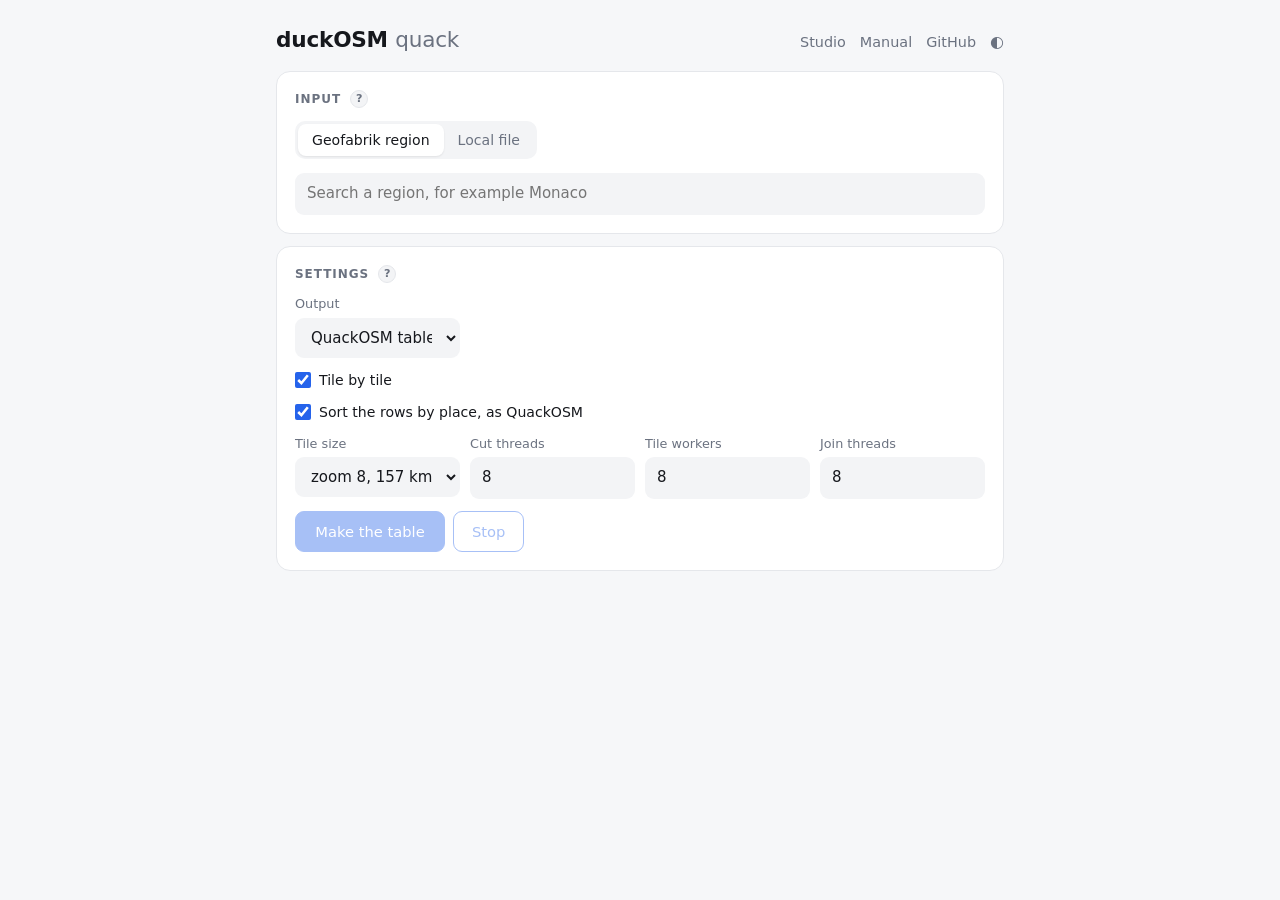
==== crates/duckosm-wasm/www/quack.html @ a4e55451 "quack.html: Tile by tile is on by default for every file The sort rule does not change: on for a fil" ====
<!doctype html>
<!-- duckOSM's quack in the browser (docs/rust/quack.md of duckOSM): the features table of QuackOSM of a .osm.pbf file,
     made by the Rust engine in WebAssembly, as a GeoParquet file. quack_e2e.py tests it. The look is the look of pbfcut's
     online page (pbfcut web/www/index.html). -->
<html lang="en">
<head>
<meta charset="utf-8">
<meta name="viewport" content="width=device-width, initial-scale=1">
<title>duckOSM quack</title>
<script src="coi-serviceworker.js"></script>   <!-- the COOP and COEP headers on GitHub Pages, for threads -->
<script>try { const t = localStorage.getItem("duckosm.theme"); if (t) document.documentElement.dataset.theme = t; } catch {}</script>
<style>
  :root { --bg: #f6f7f9; --card: #fff; --text: #16181d; --muted: #6b7280; --line: #e5e7eb; --field: #f3f4f6;
          --accent: #2563eb; --accent-soft: #dbe7fe; --ok: #16a34a; --warn: #b45309; --bad: #dc2626; color-scheme: light; }
  @media (prefers-color-scheme: dark) {
    :root:not([data-theme=light]) { --bg: #0f1115; --card: #171a21; --text: #e6e8ec; --muted: #8b93a1; --line: #262a33; --field: #1f232b;
            --accent: #6ea0ff; --accent-soft: #1d2a45; --ok: #4ade80; --warn: #fbbf24; --bad: #f87171; color-scheme: dark; }
  }
  :root[data-theme=dark] { --bg: #0f1115; --card: #171a21; --text: #e6e8ec; --muted: #8b93a1; --line: #262a33; --field: #1f232b;
            --accent: #6ea0ff; --accent-soft: #1d2a45; --ok: #4ade80; --warn: #fbbf24; --bad: #f87171; color-scheme: dark; }
  * { box-sizing: border-box; }
  body { margin: 0; background: var(--bg); color: var(--text); font: 15px/1.45 system-ui, -apple-system, "Segoe UI", sans-serif; }
  main { max-width: 760px; margin: 0 auto; padding: 24px 16px 48px; }
  header { display: flex; align-items: baseline; justify-content: space-between; gap: 12px; flex-wrap: wrap; margin-bottom: 16px; }
  h1 { font-size: 1.35rem; margin: 0; letter-spacing: -.01em; }
  h1 span { color: var(--muted); font-weight: 400; }
  nav a { color: var(--muted); text-decoration: none; margin-left: 14px; font-size: .9rem; }
  nav a:hover, #theme:hover { color: var(--accent); }
  #theme { background: none; border: 0; padding: 0 0 0 14px; color: var(--muted); font-size: 1rem; line-height: 1; cursor: pointer; }
  .card { background: var(--card); border: 1px solid var(--line); border-radius: 14px; padding: 18px; margin-bottom: 12px; }
  .card.over { border-color: var(--accent); background: var(--accent-soft); }
  h2 { font-size: .75rem; text-transform: uppercase; letter-spacing: .08em; color: var(--muted); margin: 0 0 12px; font-weight: 600; }
  h2.sub { margin-top: 18px; }
  a { color: var(--accent); }
  label { display: block; font-size: .8rem; color: var(--muted); margin-bottom: 4px; }
  input[type=number], #region, select { width: 100%; padding: 9px 11px; font: inherit; color: var(--text); background: var(--field);
    border: 1px solid transparent; border-radius: 9px; outline: none; }
  input[type=number]:focus, #region:focus, select:focus { border-color: var(--accent); background: var(--card); }
  input[type=file] { font: inherit; font-size: .85rem; color: var(--muted); max-width: 100%; }
  input[type=file]::file-selector-button { font: inherit; font-size: .85rem; padding: 6px 12px; margin-right: 10px; border-radius: 8px;
    border: 1px solid var(--line); background: var(--field); color: var(--text); cursor: pointer; }
  .switch { display: inline-flex; background: var(--field); border-radius: 10px; padding: 3px; margin-bottom: 14px; }
  .switch input { position: absolute; opacity: 0; pointer-events: none; }
  .switch label { margin: 0; padding: 6px 14px; border-radius: 8px; font-size: .88rem; color: var(--muted); cursor: pointer; }
  .switch input:checked + label { background: var(--card); color: var(--text); box-shadow: 0 1px 2px rgb(0 0 0 / .08); }
  .switch input:focus-visible + label { outline: 2px solid var(--accent); }
  .row { display: flex; gap: 8px; flex-wrap: wrap; align-items: center; margin-top: 12px; }
  .grid { display: grid; grid-template-columns: repeat(4, minmax(0, 1fr)); gap: 10px; margin-top: 12px; }
  button, a.button { font: inherit; font-size: .92rem; font-weight: 500; padding: 9px 18px; border-radius: 9px; border: 1px solid var(--accent);
    background: var(--accent); color: #fff; cursor: pointer; text-decoration: none; display: inline-block; }
  button.secondary, a.button.secondary { background: transparent; color: var(--accent); }
  a.button.disabled { opacity: .45; pointer-events: none; }
  button:disabled { opacity: .4; cursor: default; }
  #run { min-width: 150px; }
  .hint { color: var(--muted); font-size: .82rem; margin: 8px 0 0; }
  .hint:empty { display: none; }
  progress { width: 100%; height: 6px; margin-top: 10px; appearance: none; border: 0; border-radius: 3px; background: var(--field); overflow: hidden; }
  progress::-webkit-progress-bar { background: var(--field); }
  progress::-webkit-progress-value { background: var(--accent); }
  label.check { display: flex; align-items: center; gap: 8px; margin: 12px 0 0; font-size: .88rem; color: var(--text); cursor: pointer; }
  label.check input { width: 16px; height: 16px; margin: 0; accent-color: var(--accent); }
  /* the progress */
  .stats { display: grid; grid-template-columns: repeat(4, minmax(0, 1fr)); gap: 10px; margin-bottom: 14px; }
  .stats.three { grid-template-columns: repeat(3, minmax(0, 1fr)); }
  .stats div { background: var(--field); border-radius: 10px; padding: 8px 10px; min-width: 0; }
  .stats span { display: block; font-size: .72rem; color: var(--muted); }
  .stats b { display: block; font-weight: 600; font-variant-numeric: tabular-nums; white-space: nowrap; overflow: hidden; text-overflow: ellipsis; }
  .bar { height: 4px; background: var(--field); border-radius: 2px; overflow: hidden; margin-bottom: 8px; }
  .bar i { display: block; height: 100%; width: 0; background: var(--accent); transition: width .3s; }
  .bar i.high { background: var(--warn); }
  #status { font-size: .9rem; font-weight: 500; margin: 0 0 10px; min-height: 1.3em; overflow-wrap: anywhere; }
  #status.error { color: var(--bad); white-space: pre-wrap; }
  #status.done { color: var(--ok); }
  ol.steps { list-style: none; padding: 0; margin: 0; font-size: .88rem; }
  ol.steps li { display: grid; grid-template-columns: 2.2em 1fr auto; gap: 8px; padding: 5px 0; color: var(--muted);
    font-variant-numeric: tabular-nums; }
  ol.steps li > span:first-child { font-family: ui-monospace, monospace; font-size: .8rem; padding-top: 1px; }
  ol.steps li b { font-weight: 400; }
  ol.steps li small.io { display: block; font-size: .75rem; color: var(--muted); font-weight: 400; }
  ol.steps li small.io:empty { display: none; }
  ol.steps li.done { color: var(--text); }
  ol.steps li.done > span:first-child { color: var(--ok); }
  ol.steps li.run { color: var(--accent); }
  ol.steps li.run b { font-weight: 600; }
  .mem { display: grid; grid-template-columns: auto 1fr auto; gap: 3px 8px; align-items: center; font-size: .75rem; color: var(--muted);
    font-variant-numeric: tabular-nums; margin-top: 12px; }
  .mem .bar { margin: 0; }
  .mem small { text-align: right; font-size: inherit; }
  /* the result */
  .table { overflow: auto; max-height: 380px; margin-top: 14px; border-top: 1px solid var(--line); }
  table { border-collapse: collapse; width: 100%; font-variant-numeric: tabular-nums; font-size: .85rem; }
  th { position: sticky; top: 0; background: var(--card); color: var(--muted); font-weight: 500; font-size: .75rem; }
  th, td { text-align: right; padding: 6px 8px; border-bottom: 1px solid var(--line); white-space: nowrap; }
  th:first-child, td:first-child { text-align: left; padding-left: 0; white-space: normal; }
  #timeline-svg { display: block; background: var(--field); border-radius: 8px; }
  code { font-size: .8rem; overflow-wrap: anywhere; }
  /* the help popups (the buttons "?") */
  button.help { width: 18px; height: 18px; padding: 0; margin-left: 4px; border-radius: 50%; border: 1px solid var(--line);
    background: var(--field); color: var(--muted); font-size: .7rem; font-weight: 600; line-height: 16px; vertical-align: 1px; }
  button.help:hover { color: var(--accent); border-color: var(--accent); }
  dialog { max-width: min(440px, calc(100vw - 32px)); border: 1px solid var(--line); border-radius: 14px; padding: 20px;
    background: var(--card); color: var(--text); box-shadow: 0 10px 40px rgb(0 0 0 / .25); }
  dialog::backdrop { background: rgb(0 0 0 / .35); }
  dialog h3 { margin: 0 0 14px; font-size: 1.05rem; }
  dialog dl { margin: 0; }
  dialog dt { font-weight: 600; font-size: .88rem; padding-top: 10px; border-top: 1px solid var(--line); }
  dialog dt:first-child { border-top: 0; padding-top: 0; }
  dialog dd { margin: 2px 0 10px; font-size: .86rem; color: var(--muted); }
  dialog form { text-align: right; margin-top: 6px; }
  /* the matches of the region search */
  .combo { position: relative; }
  #region-list { position: absolute; z-index: 5; left: 0; right: 0; top: calc(100% + 4px); margin: 0; padding: 4px; list-style: none;
    background: var(--card); border: 1px solid var(--line); border-radius: 10px; box-shadow: 0 8px 24px rgb(0 0 0 / .14); }
  #region-list li { padding: 7px 10px; border-radius: 7px; cursor: pointer; display: flex; justify-content: space-between; gap: 12px; }
  #region-list li span { color: var(--muted); font-size: .82rem; white-space: nowrap; overflow: hidden; text-overflow: ellipsis; }
  #region-list li[aria-selected=true] { background: var(--accent-soft); }
  #region-list li.none { color: var(--muted); cursor: default; }
  [hidden] { display: none !important; }
  @media (max-width: 560px) {
    .grid, .stats, .stats.three { grid-template-columns: repeat(2, minmax(0, 1fr)); }
    #run { flex: 1; }
    nav a { margin: 0 14px 0 0; }
  }
</style>
</head>
<body>
<main>
<header>
  <h1>duckOSM <span>quack</span></h1>
  <nav><a href="./">Studio</a><a href="manual/">Manual</a><a href="https://github.com/Khoshkhah/duckosm-studio">GitHub</a><button id="theme" type="button" title="Light or dark" aria-label="Light or dark">◐</button></nav>
</header>

<section class="card" id="input">
  <h2>Input <button type="button" class="help" data-help="input" aria-label="Help">?</button></h2>
  <div class="switch">
    <input type="radio" name="src" value="region" id="src-r" checked><label for="src-r">Geofabrik region</label>
    <input type="radio" name="src" value="file" id="src-f"><label for="src-f">Local file</label>
  </div>
  <div id="src-region">
    <div class="combo">
      <input id="region" placeholder="Search a region, for example Monaco" autocomplete="off" aria-label="Region"
             role="combobox" aria-autocomplete="list" aria-expanded="false" aria-controls="region-list">
      <ul id="region-list" role="listbox" hidden></ul>
    </div>
    <div id="region-actions" hidden>
      <div class="row">
        <button id="get" type="button">Get</button>
        <a id="link" class="button secondary" href="#">Download</a>
        <button id="get-cancel" type="button" class="secondary" hidden>Cancel</button>
      </div>
      <p id="get-text" class="hint"></p>
      <progress id="get-bar" max="1" value="0" hidden></progress>
    </div>
  </div>
  <div id="src-file" hidden>
    <input id="file" type="file" accept=".pbf" aria-label="File">
  </div>
  <p id="input-text" class="hint"></p>
</section>

<section class="card">
  <h2>Settings <button type="button" class="help" data-help="settings" aria-label="Help">?</button></h2>
  <div class="grid">
    <div><label for="output">Output</label><select id="output">
      <option value="quack">QuackOSM table</option>
      <option value="gdal">GDAL layers</option>
    </select></div>
    <div data-gdal hidden><label for="format">Format</label><select id="format">
      <option value="geoparquet">GeoParquet</option>
      <option value="gpkg">GeoPackage</option>
      <option value="both">Both</option>
    </select></div>
  </div>
  <label class="check"><input id="tiles" type="checkbox" checked> Tile by tile</label>
  <label class="check"><input id="sort" type="checkbox" checked> Sort the rows by place, as QuackOSM</label>
  <div class="grid">
    <div data-tiles><label for="zoom">Tile size</label><select id="zoom"></select></div>
    <div><label for="cut-threads" id="cut-label">Threads</label><input id="cut-threads" type="number" min="1" max="64" step="1"></div>
    <div data-tiles><label for="workers">Tile workers</label><input id="workers" type="number" min="1" max="64" step="1"></div>
    <div data-tiles><label for="join-threads">Join threads</label><input id="join-threads" type="number" min="1" max="64" step="1"></div>
  </div>
  <div class="row">
    <button id="run" type="button" disabled>Make the table</button>
    <button id="stop" type="button" class="secondary" disabled>Stop</button>
  </div>
</section>

<section class="card" id="progress" hidden>
  <h2>Progress <button type="button" class="help" data-help="progress" aria-label="Help">?</button></h2>
  <div class="stats">
    <div><span>Time</span><b id="clock">0.0 s</b></div>
    <div><span>Step</span><b id="stage">-</b></div>
    <div><span>Memory</span><b id="memory">-</b></div>
    <div><span>Storage</span><b id="storage">-</b></div>
  </div>
  <div class="bar"><i id="bar"></i></div>
  <p id="status" role="status"></p>
  <ol class="steps" id="steplist"></ol>
  <p class="hint" id="mem-text"></p>
  <div class="mem" id="worker-mem" hidden></div>
  <p class="hint" id="facts"></p>
</section>

<section class="card" id="result" hidden>
  <h2>Result <button type="button" class="help" data-help="result" aria-label="Help">?</button></h2>
  <div class="stats three">
    <div><span>Nodes</span><b id="nodes"></b></div>
    <div><span>Ways</span><b id="ways"></b></div>
    <div><span>Relations</span><b id="relations"></b></div>
    <div><span>Time</span><b id="seconds"></b></div>
    <div><span>Peak memory</span><b id="mib"></b></div>
    <div><span>GeoParquet file</span><b id="size"></b></div>
  </div>
  <div class="row">
    <a id="download" class="button" hidden>Download GeoParquet</a>
    <button id="duckdb" type="button" class="secondary">Make the .duckdb file</button>
    <a id="duckdb-download" class="button" hidden>Download .duckdb</a>
    <button id="clear" type="button" class="secondary">Clear</button>
  </div>
  <div class="row" id="layers" hidden></div>
  <p class="hint" id="duckdb-status"></p>
  <progress id="duckdb-bar" hidden></progress>
  <div id="timeline" hidden>
    <h2 class="sub">Tiles of each worker</h2>
    <svg id="timeline-svg" width="100%" role="img" aria-label="the tiles of each worker in time"></svg>
    <p class="hint" id="timeline-text"></p>
  </div>
  <div class="table"><table>
    <thead><tr><th>Step</th><th>Time</th><th>At</th><th>Memory</th></tr></thead>
    <tbody id="steps"></tbody>
  </table></div>
  <p class="hint"><span id="threads"></span>. On a computer: <code id="command"></code></p>
</section>
</main>
<dialog id="help-box"><h3 id="help-title"></h3><dl id="help-text"></dl>
  <form method="dialog"><button>Close</button></form></dialog>
<script type="module">
  import * as regions from "./app/regions.js";
  const $ = (id) => document.getElementById(id);
  const fmt = (n) => n.toLocaleString("en-US");
  const mb = (b) => `${(b / 2 ** 20).toFixed(1)} MB`;
  const LIMIT = 4096;   // MiB: the most memory of WebAssembly (32 bit)
  const LARGE = 150 * 2 ** 20;   // a file larger than this gets no sort

  // ---- light or dark: the choice of the person (the same key as Studio), else the setting of the system
  $("theme").onclick = () => {
    const root = document.documentElement;
    const dark = root.dataset.theme ? root.dataset.theme === "dark" : matchMedia("(prefers-color-scheme: dark)").matches;
    root.dataset.theme = dark ? "light" : "dark";
    try { localStorage.setItem("duckosm.theme", root.dataset.theme); } catch {}
  };

  // ---- the help popups (the buttons "?"): a title and its items [term, text]
  const HELP = {
    input: ["Input", [
      ["Geofabrik region", "Geofabrik (download.geofabrik.de) gives free OpenStreetMap files of the countries and regions of the world. Search a region, then click Get or Download."],
      ["Get", "Puts the file into the storage of this site, through a relay (Geofabrik does not let web pages read its files). The file stays there for the next visit."],
      ["Download", "Saves the file on your computer, at the place that you choose, as fast as Get (Chrome and Edge). Other browsers download it directly from Geofabrik, which is slower. Then select it as a local file."],
      ["Local file", "A .osm.pbf file on this computer. You can also drop it on this card. The page does not upload it."],
    ]],
    settings: ["Settings", [
      ["Output", "QuackOSM table: one table of the OSM features (feature_id, tags, geometry), as QuackOSM gives it. GDAL layers: the five layers of GDAL's OSM driver (points, lines, multilinestrings, multipolygons, other_relations), as ogr2ogr and QGIS give them with GDAL's default osmconf.ini: The GDAL layers are always made tile by tile, in the order of the file (no sort)."],
      ["Format", "GDAL layers only. GeoParquet: one file for each layer. GeoPackage: one .gpkg file with the five layers and their spatial indexes (R-trees). Both: the GeoParquet files and the GeoPackage, from one run. The page writes the GeoPackage directly into the browser storage, not into the memory."],
      ["Tile by tile", "The file is cut into tiles, and each tile gives its rows. The memory then follows the size of a tile, not of the file. On by default, for every file. It is necessary for a file larger than about 150 MB: the browser has at most 4 GiB of memory. The rows are the same."],
      ["Tile size", "Map tiles of one zoom (zoom 8 is the default, the tile zoom of all parts of duckOSM), or tiles of at most 4 million nodes. With a zoom, a dense city gives a large tile."],
      ["Sort the rows by place, as QuackOSM", "The same rows, in the order of QuackOSM: rows that are near on the map are near in the file, so a query of one area reads less of the file. Without the sort, the file is the same table in another order. Tile by tile, each tile worker sorts its own rows, and the last step merges the sorted parts and shows its progress. In one piece, the sort is the last step and shows no progress. Off by default for a large file."],
      ["Threads", "In one run: the threads of the run. Tile by tile: the threads of the cut."],
      ["Tile workers", "The workers that make the rows of the tiles, one tile in each worker, each with one thread."],
      ["Join threads", "The threads of the join of the parts of the tiles."],
      ["Default", "8, or the cores that the browser reports when it is more (at most 16). A number larger than the cores can help when the threads wait for the browser storage."],
    ]],
    progress: ["Progress", [
      ["Memory", "The WebAssembly memory of the run (at most 4 GiB). Tile by tile, each tile worker has its own memory: a bar for each."],
      ["Storage", "The files of this site: the kept region files, the temporary files and the result."],
      ["Steps", "Each step gets its time when it ends. The time of the running step counts up."],
      ["No news", "A thread of the browser that has no memory left stops with no message. After 60 s with no news, the page tells you. Then click Stop."],
    ]],
    result: ["Result", [
      ["GDAL layers", "One GeoParquet file for each of GDAL's five layers, with its rows and its size, and/or one GeoPackage file with the five layers. QGIS and GDAL open them."],
      ["Download GeoParquet", "The features table of QuackOSM (feature_id, tags, geometry) as a GeoParquet file."],
      ["Make the .duckdb file", "DuckDB in the browser loads the GeoParquet file into the table main.quackosm of a .duckdb file, in the browser storage. Then download it."],
      ["Tiles of each worker", "One row for each worker, one bar for each tile: it shows whether the workers ran at the same time. Move the pointer on a bar to see its tile."],
      ["Clear", "Removes the files of the run from the browser storage. The next run and a new open of the page also remove them. The kept region files stay."],
    ]],
  };
  for (const b of document.querySelectorAll("button.help")) b.onclick = (e) => {
    e.preventDefault();
    const [title, items] = HELP[b.dataset.help];
    $("help-title").textContent = title;
    $("help-text").replaceChildren(...items.flatMap(([term, text]) => [
      Object.assign(document.createElement("dt"), { textContent: term }),
      Object.assign(document.createElement("dd"), { textContent: text }),
    ]));
    $("help-box").showModal();
  };

  // ---- the input: a Geofabrik region (its file kept in the storage of the site, app/regions.js) or a local file
  let file = null, region = null, regionFile = null;
  const source = () => document.querySelector("input[name=src]:checked").value;
  // the input of the run: always tile by tile at first; a large file gets no sort
  function setInput() {
    const f = source() === "file" ? $("file").files[0] ?? null : regionFile;
    // tile by tile for every file (Kaveh, 2026-11-18); no sort for a large file (the sort of a country takes minutes)
    if (f && f !== file) {
      $("tiles").checked = true;
      $("sort").checked = f.size <= LARGE;
    }
    if (f && gdalOut()) showOutput();
    file = f;
    $("input-text").textContent = !file ? "" : `Input: ${file.name}, ${mb(file.size)}` +
      (source() === "region" ? " (in the storage of this site)" : "") + (file.size > LARGE ? ". A large file: no sort." : "");
    showTiles();
    $("run").disabled = !file || !!worker;
  }
  for (const r of document.querySelectorAll("input[name=src]")) r.onchange = () => {
    $("src-region").hidden = source() !== "region";
    $("src-file").hidden = source() !== "file";
    setInput();
  };
  $("file").onchange = setInput;
  const useLocal = (f) => {
    const dt = new DataTransfer();
    dt.items.add(f);
    $("file").files = dt.files;
    $("src-f").checked = true;
    $("src-f").onchange();
  };
  const card = $("input");
  card.ondragover = (e) => { e.preventDefault(); card.classList.add("over"); };
  card.ondragleave = () => card.classList.remove("over");
  card.ondrop = (e) => { e.preventDefault(); card.classList.remove("over"); if (e.dataTransfer.files[0]) useLocal(e.dataTransfer.files[0]); };

  // the region search (as pbfcut's page): each word must be in the path of the region ("europe / monaco"); a name that
  // starts with the first word comes first, then a name that has it, then a path that has it; shorter paths first. One
  // match is chosen at once. Enter or Tab takes the active one, the arrows move, Esc closes the list.
  let list = [];
  fetch("geofabrik.json").then((r) => r.json()).then(({ extracts }) => {
    const byId = new Map(extracts.map((x) => [x.id, x]));
    const path = (x) => (x.parent && byId.has(x.parent) ? path(byId.get(x.parent)) + " / " : "") + x.name;
    list = extracts.map((x) => {
      const label = path(x);
      return { ...x, label, where: label.slice(0, -x.name.length - 3), key: label.toLowerCase() };
    }).sort((a, b) => a.label.localeCompare(b.label));
    if ($("region").value) findRegions();
  });
  const MAX_MATCHES = 8;
  const rank = (x, words) => { const n = x.name.toLowerCase(); return n.startsWith(words[0]) ? 0 : n.includes(words[0]) ? 1 : 2; };
  let matches = [], active = 0;
  function findRegions() {
    const q = $("region").value.trim().toLowerCase();
    const exact = list.find((x) => x.key === q);
    if (exact) return pickRegion(exact);
    const words = q.split(/[\s/,]+/).filter(Boolean);
    matches = !words.length ? [] : list.filter((x) => words.every((w) => x.key.includes(w)))
      .sort((a, b) => rank(a, words) - rank(b, words) || a.label.length - b.label.length);
    active = 0;
    if (matches.length === 1) { if (region !== matches[0]) setRegion(matches[0]); }
    else if (region) setRegion(null);
    showMatches(q !== "");
  }
  function showMatches(open) {
    const ul = $("region-list");
    ul.replaceChildren(...(matches.length ? matches.slice(0, MAX_MATCHES).map((x, i) => {
      const li = Object.assign(document.createElement("li"), { role: "option", id: `region-${i}` });
      li.setAttribute("aria-selected", i === active);
      li.append(x.name, Object.assign(document.createElement("span"), { textContent: x.where }));
      li.onmousedown = (e) => { e.preventDefault(); pickRegion(x); };
      return li;
    }) : [Object.assign(document.createElement("li"), { className: "none", textContent: "No region has these words." })]));
    ul.hidden = !open;
    $("region").setAttribute("aria-expanded", String(open));
    $("region").setAttribute("aria-activedescendant", open && matches.length ? `region-${active}` : "");
  }
  function pickRegion(x) {
    $("region").value = x.label;
    matches = [];
    showMatches(false);
    if (region !== x) setRegion(x);
  }
  $("region").oninput = findRegions;
  $("region").onkeydown = (e) => {
    const n = Math.min(matches.length, MAX_MATCHES);
    if ((e.key === "ArrowDown" || e.key === "ArrowUp") && n) {
      e.preventDefault();
      active = (active + (e.key === "ArrowDown" ? 1 : -1) + n) % n;
      showMatches(true);
    } else if ((e.key === "Enter" || e.key === "Tab") && !$("region-list").hidden && n) {
      if (e.key === "Enter") e.preventDefault();
      pickRegion(matches[active]);
    } else if (e.key === "Escape") showMatches(false);
  };
  $("region").onblur = () => { if (region) $("region").value = region.label; showMatches(false); };
  // the chosen region: Get and Download, and its kept file
  async function setRegion(x) {
    region = x;
    regionFile = null;
    $("region-actions").hidden = !x;
    $("get-text").textContent = "";
    if (x) {
      $("link").href = x.pbf;
      $("link").title = x.pbf.split("/").pop();
      $("get").disabled = !regions.relay;
      $("get").textContent = "Get";
      const k = (await regions.kept().catch(() => [])).find((m) => m.id === x.id);
      if (k && region === x) { regionFile = k.file; $("get").textContent = "Get it again"; }
    }
    setInput();
  }
  // Cancel: the download of Get or Download stops
  let getStop = null;
  $("get-cancel").onclick = () => getStop?.abort();
  async function fetchRegion(to, what) {
    const x = region, start = performance.now();
    getStop = new AbortController();
    $("get-cancel").hidden = $("get-bar").hidden = false;
    $("get").disabled = true;
    $("link").classList.add("disabled");
    try {
      const got = await regions.download(x, (n, total) => {
        $("get-bar").value = total ? n / total : 0;
        $("get-text").textContent = `${what}: ${mb(n)}${total ? " of " + mb(total) : ""}, ${((performance.now() - start) / 1000).toFixed(1)} s`;
      }, getStop.signal, to);
      return { got, s: ((performance.now() - start) / 1000).toFixed(1) };
    } catch (e) {
      $("get-text").textContent = getStop.signal.aborted ? "The download is canceled." : `The download stopped: ${e.message}`;
      return null;
    } finally {
      getStop = null;
      $("get-cancel").hidden = $("get-bar").hidden = true;
      $("get").disabled = !regions.relay;
      $("link").classList.remove("disabled");
    }
  }
  $("get").onclick = async () => {
    const x = region, r = await fetchRegion(null, "Get");
    if (!r || region !== x) return;
    regionFile = r.got.file;
    $("get").textContent = "Get it again";
    $("get-text").textContent = `The file is in the storage of this site (${mb(r.got.size)}, ${r.s} s).`;
    setInput();
  };
  // Download: with a save dialog (Chrome, Edge), through the relay to the place that the person picks; then that file is
  // the input. Other browsers: the plain link to Geofabrik.
  $("link").onclick = async (e) => {
    if (!region || !regions.relay || !window.showSaveFilePicker) {
      $("get-text").textContent = "The browser downloads the file from Geofabrik: its list of downloads shows the progress. Then choose it under Local file.";
      return;
    }
    e.preventDefault();
    let to;
    try { to = await showSaveFilePicker({ suggestedName: region.pbf.split("/").pop(), types: [{ description: "OSM PBF", accept: { "application/octet-stream": [".pbf"] } }] }); }
    catch { return; }
    const r = await fetchRegion(to, "Download");
    if (!r) return;
    useLocal(await to.getFile());
    $("get-text").textContent = `The file is saved as ${to.name} (${mb(r.got.size)}, ${r.s} s).`;
  };

  // ---- the settings
  // the zooms with the size of their tiles at the equator, as on pbfcut's page; "" gives tiles of at most 4 million nodes
  for (let z = 6; z <= 12; z++) {
    const km = 40075 / 2 ** z, w = km >= 10 ? `${Math.round(km)} km` : `${km.toFixed(1)} km`;
    $("zoom").append(new Option(`zoom ${z}, ${w}`, z, false, z === 8));
  }
  $("zoom").append(new Option("4 million nodes", ""));
  const showTiles = () => {
    for (const e of document.querySelectorAll("[data-tiles]")) e.hidden = !$("tiles").checked;
    $("cut-label").textContent = $("tiles").checked ? "Cut threads" : "Threads";
  };
  $("tiles").onchange = showTiles;
  // GDAL's layers: always tile by tile, in the order of the file (no sort)
  function gdalOut() { return $("output").value === "gdal"; }
  function showOutput() {
    const gdal = gdalOut();
    if (gdal) {
      $("tiles").checked = true;
      $("sort").checked = false;
    }
    $("tiles").disabled = $("sort").disabled = gdal;
    for (const e of document.querySelectorAll("[data-gdal]")) e.hidden = !gdal;
    $("run").textContent = gdal ? "Make the layers" : "Make the table";
    showTiles();
  }
  $("output").onchange = showOutput;
  showTiles();
  // at least 8 threads and tile workers, not only what the browser reports: Brave reports fewer cores than the computer
  // has (a page with 4 threads on 8 cores used 50 % of the CPU). Many more threads than cores make the cut slower
  // (Chromium, 12 cores: 16 threads 21.5 s, 12 threads 16.1 s for Île-de-France).
  const DEFAULT_WORKERS = Math.max(8, Math.min(16, navigator.hardwareConcurrency || 8));
  for (const id of ["cut-threads", "workers", "join-threads"]) $(id).value = DEFAULT_WORKERS;

  // ---- the steps
  // the steps of duckosm_core::quack, in their order (the sort only with the sort)
  const STEPS = ["quack 1: the ways and the relations", "quack 2: the nodes and the points", "quack 3: the ways",
    "quack 4a: the lines of the relations", "quack 4b: the relations", "quack 5: the sort"];
  // the names of the page for the steps of the engine (its step log)
  const LABELS = {
    "quack 1: the ways and the relations": "1. Read the file (1 of 2): ways and relations",
    "quack 2: the nodes and the points": "2. Read the file (2 of 2): nodes, point rows",
    "quack 3: the ways": "3. Make the way rows (lines and polygons)",
    "quack 4a: the lines of the relations": "4. Collect the member lines of the relations",
    "quack 4b: the relations": "5. Make the relation rows (multipolygons)",
    "quack 5: the sort": "6. Sort the rows as QuackOSM and write",
  };
  const label = (name) => LABELS[name] ?? name;
  // tile by tile (duckosm_core::quack::features_by_tiles): the steps of the page, and the step of each step of the engine
  const TILE_NODES = 4000000;
  const TILE_STEPS = ["tiles 1", "tiles 2", "tiles 3", "tiles 4", "quack 5: the sort"];
  const TILE_LABELS = {
    "tiles 1": "1. Count the nodes and choose the tiles",
    "tiles 2": "2. Cut the file into tiles (one file for each tile)",
    "tiles 3": "3. Make the rows of each tile (one worker for each tile)",
    "tiles 4": "4. Join the parts of the tiles",
    "quack 5: the sort": "4. Join the parts and sort the rows as QuackOSM",
  };
  const tileStep = (name) => name.match(/^quack by (tiles \d)/)?.[1] ?? (name.startsWith("quack 5") ? name : null);
  // "quack by tiles 3: tile 3 of 20 (...)" gives [3, 20]
  const tileOf = (name) => name.match(/tile (\d+) of (\d+)/)?.slice(1).map(Number);
  let worker = null, clock = null, storageClock = null;

  // the facts of a run to the log of serve.py (a GET that it logs; the 404 is the answer): the start, the end or the
  // error, with the time of each step, so a run on another computer can be read from the log
  const report = (event, facts) => {
    const q = new URLSearchParams({ event, ...Object.fromEntries(Object.entries(facts).map(([k, v]) => [k, String(v)])) });
    fetch(`./__report?${q}`).catch(() => {});
  };
  const stepTimes = () => [...$("steplist").querySelectorAll("li")]
    .map((li) => `${li.dataset.step}: ${li.querySelector(".t").textContent}`).join("; ");

  // the memory: the main module (its limit is 4 GiB), and one bar for each tile worker (each has its own 4 GiB)
  let workerTiles = null, cutParts = [];
  const workerBars = (mibs, tiles = workerTiles) => {
    workerTiles = tiles;
    const box = $("worker-mem");
    box.hidden = !mibs || !mibs.length;
    if (box.hidden) return;
    if (box.children.length !== 3 * mibs.length) {
      box.replaceChildren(...mibs.flatMap((_, k) => {
        const bar = Object.assign(document.createElement("div"), { className: "bar" });
        bar.append(document.createElement("i"));
        return [Object.assign(document.createElement("span"), { textContent: `worker ${k + 1}` }), bar, document.createElement("small")];
      }));
    }
    mibs.forEach((m, k) => {
      const bar = box.children[3 * k + 1].firstChild;
      bar.style.width = `${Math.min(100, (100 * m) / LIMIT)}%`;
      bar.classList.toggle("high", m > 0.75 * LIMIT);
      box.children[3 * k + 2].textContent = `${fmt(m)} MiB` + (tiles ? (tiles[k] ? `, ${tiles[k]}` : ", idle") : "");
    });
  };
  const memory = (mib, workersMib = 0, mibs = null) => {
    if (mibs) workerBars(mibs);
    $("memory").textContent = `${fmt(Math.round(mib))} MiB`;
    $("memory").style.color = mib > 0.75 * LIMIT ? "var(--warn)" : "";
    $("mem-text").textContent = `WebAssembly memory ${fmt(Math.round(mib))} of ${fmt(LIMIT)} MiB` +
      (workersMib ? `, and ${fmt(Math.round(workersMib))} MiB in the tile workers` : "");
  };
  const status = (text, kind = "") => { $("status").textContent = text; $("status").className = kind; };
  const showStorage = async () => {
    const { usage, quota } = await navigator.storage.estimate();
    $("storage").textContent = mb(usage);
    $("storage").title = `${mb(usage)} of ${mb(quota)}`;
  };
  // the running step: its detail (tile, read) under its name
  const runIo = (text) => { const io = $("steplist").querySelector("li.run .io"); if (io) io.textContent = text; };
  // the step that ends: done, with its time; the next one runs
  let stepStart = 0;
  // the run now is tile by tile
  let runByTiles = false;
  const finish = (li, text) => {
    li.className = "done";
    li.querySelector(".t").textContent = text;
    li.querySelector(".io").textContent = "";
    const next = li.nextElementSibling;
    next?.classList.add("run");
    // the sort in one piece sends no progress: say so, so a long sort does not look frozen (tile by tile, the merge
    // sends its progress)
    if (next?.dataset.step === "quack 5: the sort" && !runByTiles) next.querySelector(".io").textContent = "no progress in this step: a large file takes some minutes";
    stepStart = performance.now();
    const all = $("steplist").children.length, done = $("steplist").querySelectorAll(".done").length;
    $("bar").style.width = `${(100 * done) / all}%`;
    $("stage").textContent = next ? `${done + 1} of ${all}` : "end";
  };
  const end = () => {
    worker.terminate();
    worker = null;
    clearInterval(clock);
    clearInterval(storageClock);
    $("run").disabled = !file;
    $("stop").disabled = true;
    $("steplist").querySelectorAll("li.run").forEach((li) => li.classList.remove("run"));
    showStorage();
  };
  $("stop").onclick = () => { end(); $("stage").textContent = "stopped"; status("Stopped."); };

  // The files of quack in the storage of the browser (OPFS): the folder of a run (quack-*) and the .duckdb file. They stay
  // for the download until the next run; the page removes them when it opens and before each run, and Clear removes them.
  // The kept region files (regions/) stay.
  let parquet = null;
  async function clearStorage() {
    const root = await navigator.storage.getDirectory();
    for await (const name of root.keys()) {
      if (name.startsWith("quack")) await root.removeEntry(name, { recursive: true }).catch(() => {});
    }
    for (const a of [$("download"), $("duckdb-download"), ...$("layers").querySelectorAll("a")]) {
      if (a.href) URL.revokeObjectURL(a.href);
      a.removeAttribute("href");
    }
    $("layers").replaceChildren();
    $("layers").hidden = true;
    parquet = null;
    await showStorage();
  }
  $("clear").onclick = async () => { await clearStorage(); $("result").hidden = true; };
  // closing or reloading the tab stops the run (its files go at the next open of the page)
  addEventListener("pagehide", () => worker?.terminate());
  clearStorage();
  // a thread of the WebAssembly module that stops (no memory left gives "unreachable") reports its error to the page, not
  // to the worker of the run: without this, the run waits for ever for that thread
  window.addEventListener("error", (e) => {
    if (!worker) return;
    e.preventDefault();
    end();
    status(`Error: a thread of the WebAssembly module stopped (${e.message || "error"}). Most likely the 4 GiB of memory of ` +
      "the browser are not enough for this file. Clear the sort, or use duckosm-rust quack on a computer.", "error");
  });

  // The .duckdb file: DuckDB in the browser (duckdb-wasm, the version of duck.js) loads the GeoParquet file into the table
  // main.quackosm, with the SQL of the native writer (duckOSM's crates/duckosm-duckdb, write_quack). DuckDB writes the file
  // into OPFS through a file handle (BROWSER_FSACCESS), so the file is not in the memory of DuckDB or of the page: made in
  // the memory of DuckDB's worker, the file of Sweden stopped with "Allocation failure". The memory limit and no insertion
  // order let DuckDB write each row group when it is full. `phase(text)` tells the page the part that runs.
  const DUCKDB = "https://cdn.jsdelivr.net/npm/@duckdb/duckdb-wasm@1.33.1-dev57.0/+esm";
  async function duckdbFile(name, phase) {
    phase("Start DuckDB");
    const duckdb = await import(DUCKDB);
    const bundle = await duckdb.selectBundle(duckdb.getJsDelivrBundles());
    const url = URL.createObjectURL(new Blob([`importScripts("${bundle.mainWorker}");`], { type: "text/javascript" }));
    const db = new duckdb.AsyncDuckDB(new duckdb.VoidLogger(), new Worker(url));
    const root = await navigator.storage.getDirectory();
    for (const n of [name, `${name}.wal`]) await root.removeEntry(n).catch(() => {});
    let rows;
    try {
      await db.instantiate(bundle.mainModule, bundle.pthreadWorker);
      URL.revokeObjectURL(url);
      // Direct IO: else the copy of the empty database fails, and duckdb-wasm keeps the lock of a file after DETACH (duck.js)
      await db.open({ path: ":memory:", useDirectIO: true });
      const c = await db.connect();
      // DuckDB does not take an empty file: an empty database, made in memory (a few hundred KB), goes into the file first
      await c.query("ATTACH 'empty.duckdb' AS empty");
      await c.query("DETACH empty");
      const empty = await db.copyFileToBuffer("empty.duckdb");
      await db.dropFile("empty.duckdb");
      const w = await (await root.getFileHandle(name, { create: true })).createWritable();
      await w.write(empty);
      await w.close();
      for (const n of [name, `${name}.wal`]) {
        await db.registerFileHandle(n, await root.getFileHandle(n, { create: true }), duckdb.DuckDBDataProtocol.BROWSER_FSACCESS, true);
      }
      await c.query("SET memory_limit = '3GB'");
      await c.query("SET preserve_insertion_order = false");
      // the geometry as WKB, then ST_GeomFromWKB, as the native writer (and duck.js: issue 2199 of duckdb-wasm)
      await c.query("SET enable_geoparquet_conversion = false");
      await db.registerFileHandle("quack.parquet", parquet, duckdb.DuckDBDataProtocol.BROWSER_FILEREADER, true);
      await c.query(`ATTACH '${name}' AS out`);
      phase("Load the rows into main.quackosm");
      await c.query("CREATE TABLE out.main.quackosm AS SELECT feature_id, tags, ST_GeomFromWKB(geometry) AS geometry FROM read_parquet('quack.parquet')");
      rows = Number((await c.query("SELECT count(*) AS n FROM out.main.quackosm")).toArray()[0].n);
      phase("Write the file");
      await c.query("CHECKPOINT out");
      await c.query("DETACH out");
      await c.close();
      for (const n of [name, `${name}.wal`]) await db.dropFile(n);
    } finally {
      await db.terminate();
    }
    await root.removeEntry(`${name}.wal`).catch(() => {});
    // a File in OPFS, not a copy in memory
    const f = await (await root.getFileHandle(name)).getFile();
    return { blob: f, rows };
  }
  $("duckdb").onclick = async () => {
    const name = file.name.replace(/\.osm\.pbf$|\.pbf$/, "") + "_quack.duckdb";
    $("duckdb").disabled = true;
    $("duckdb-bar").hidden = false;
    // the part that runs and its time count up: a long load (France) does not look frozen
    const t = performance.now();
    let part = "";
    const tick = () => { $("duckdb-status").textContent = `${part} … ${((performance.now() - t) / 1000).toFixed(0)} s`; };
    const timer = setInterval(tick, 500);
    try {
      // in OPFS under a name that starts with "quack", so Clear and the next run remove it
      const { blob, rows } = await duckdbFile(`quack_${name}`, (p) => { part = p; tick(); });
      const a = $("duckdb-download");
      if (a.href) URL.revokeObjectURL(a.href);
      a.href = URL.createObjectURL(blob);
      a.download = name;
      a.hidden = false;
      $("duckdb").hidden = true;
      $("duckdb-status").textContent = `The .duckdb file (table main.quackosm, ${fmt(rows)} rows): ${(blob.size / 2 ** 20).toFixed(1)} MB in ` +
        `${((performance.now() - t) / 1000).toFixed(1)} s.`;
    } catch (e) {
      $("duckdb-status").textContent = `Error: ${(e && e.message) || e}`;
      $("duckdb").disabled = false;
    } finally {
      clearInterval(timer);
      $("duckdb-bar").hidden = true;
    }
  };

  // ---- the run
  $("run").onclick = async () => {
    const gdal = gdalOut();
    const tiles = $("tiles").checked || gdal;
    runByTiles = tiles;
    if (!tiles && file.size > 300 * 2 ** 20 && !confirm(`${file.name} is ${(file.size / 2 ** 20).toFixed(0)} MB. The browser ` +
      "has at most 4 GiB of memory, and Île-de-France (338 MB) needs more in one run. Make the table tile by tile, or the " +
      "run most likely stops with an error. Run in one run anyway?")) return;
    const sort = $("sort").checked;
    const name = (s) => (tiles ? TILE_LABELS[s] : label(s));
    $("run").disabled = true;
    $("stop").disabled = false;
    $("result").hidden = $("download").hidden = $("duckdb-download").hidden = $("layers").hidden = true;
    $("duckdb").hidden = $("duckdb").disabled = false;
    $("duckdb-status").textContent = "";
    $("progress").hidden = false;
    $("bar").style.width = "0";
    $("worker-mem").hidden = true;
    status(`Making the table of ${file.name} ...`);
    memory(0);
    await clearStorage();
    // all steps of the run, the first one running; tile by tile: the join is step 4, or with the sort, the sort
    const shown = (s) => (sort ? !(tiles && s === "tiles 4") : !s.startsWith("quack 5"));
    $("steplist").replaceChildren(...(tiles ? TILE_STEPS : STEPS).filter(shown).map((s, i) => {
      const li = document.createElement("li");
      li.dataset.step = s;
      li.className = i ? "" : "run";
      li.innerHTML = `<span></span><b></b><span class="t"></span>`;
      const [code, text] = name(s).split(/\.\s(.*)/);
      li.children[0].textContent = code;
      li.children[1].append(text, Object.assign(document.createElement("small"), { className: "io" }));
      return li;
    }));
    $("stage").textContent = `1 of ${$("steplist").children.length}`;
    const t0 = performance.now();
    let heard = t0;
    stepStart = t0;
    // the time of the run and of the running step count up; a thread of the browser that runs out of memory stops with
    // no message: after 60 s with no news, the page says so
    clock = setInterval(() => {
      const now = performance.now();
      $("clock").textContent = `${((now - t0) / 1000).toFixed(1)} s`;
      const run = $("steplist").querySelector("li.run .t");
      if (run) run.textContent = `${((now - stepStart) / 1000).toFixed(0)} s`;
      if (now - heard > 60000 && !$("status").textContent.includes("no news") && !$("steplist").querySelector('li.run[data-step="quack 5: the sort"]'))
        status(`${$("status").textContent} (no news for 60 s: the browser may be out of memory; click Stop)`);
    }, 200);
    storageClock = setInterval(showStorage, 2000);
    // a new worker for each run: the memory of a WebAssembly module never shrinks
    workerTiles = null;
    cutParts = [];
    worker = new Worker(new URL("./quack_worker.js", import.meta.url), { type: "module" });
    let last = 0;
    // an error that the worker cannot catch (a panic in a thread, no memory left) ends the run too
    worker.onerror = (e) => {
      e.preventDefault();
      end();
      status(`Error: ${e.message || "the WebAssembly module stopped (no memory left?)"}`, "error");
    };
    worker.onmessage = ({ data }) => {
      heard = performance.now();
      // the read of the file (twice: pass 1 for the ways and the relations, pass 2 for the nodes)
      if (data.read !== undefined) {
        const gb = (b) => (b / 2 ** 30).toFixed(2);
        runIo(`read ${gb(data.read)} of ${gb(data.size)} GB`);
        status(`Making the table of ${file.name}: reading the file, ` +
          (tiles ? "" : `pass ${data.pass} of 2, `) + `${Math.floor((100 * data.read) / data.size)} %`);
        return;
      }
      // the merge of the sorted parts (the last step tile by tile, with the sort): the rows merged
      if (data.merged !== undefined) {
        runIo(`${fmt(data.merged)} of ${fmt(data.total)} rows merged`);
        status(`Making the table of ${file.name}: merging the sorted parts, ${Math.floor((100 * data.merged) / Math.max(1, data.total))} %`);
        return;
      }
      // the tile workers while they run: the tile and the memory of each one
      if (data.live) {
        memory(data.mib, data.workersMib);
        workerBars(data.workerMibs, data.workerTiles);
        runIo(`tile ${data.done} of ${data.total}, ${data.workerTiles.filter(Boolean).length} workers busy`);
        return;
      }
      // tile by tile: the steps of the cut and of each tile show in the step that runs; the step of the tiles is done
      // with its last tile. The parts of the cut, with the time since the start, for the report.
      if (data.step && data.step.startsWith("tile cut")) cutParts.push(`${data.step.split(":")[0].slice(9)} ${(data.ms / 1000).toFixed(1)}`);
      if (data.step && tiles && tileStep(data.step) !== "quack 5: the sort") {
        const step = tileStep(data.step);
        const tile = tileOf(data.step);
        memory(data.mib, data.workersMib, data.workerMibs);
        if (!step || (tile && tile[0] < tile[1])) {
          status(`Making the table of ${file.name}: ${tile ? `tile ${tile[0]} of ${tile[1]} done` : data.step}`);
          if (tile) runIo(`tile ${tile[0]} of ${tile[1]}`);
          return;
        }
        status(`Making the table of ${file.name} ...`);
        // the waiting of the cut for the file and the storage, on the page
        const wait = data.step.match(/\(([\d.]+ s of it waiting[^)]*)\)/);
        if (wait) $("facts").textContent += ` The cut: ${wait[1]}.`;
        const li = $("steplist").querySelector(`li[data-step="${step}"]`);
        if (li) finish(li, `${((data.ms - last) / 1000).toFixed(1)} s` + (tile ? `, ${tile[1]} tiles` : ""));
        last = data.ms;
        return;
      }
      // a step that is done: marked at once, and the next one runs
      if (data.step) {
        status(`Making the table of ${file.name} ...`);
        const li = $("steplist").querySelector(`li[data-step="${data.step}"]`);
        if (li) finish(li, `${((data.ms - last) / 1000).toFixed(1)} s`);
        last = data.ms;
        memory(data.mib, data.workersMib, data.workerMibs);
        return;
      }
      end();
      if (data.error) {
        report("error", { error: data.error.slice(0, 600), steps: stepTimes(), facts: $("facts").textContent, cut: cutParts.join(", ") });
        $("stage").textContent = "error";
        status(`Error: ${data.error}`, "error");
        return;
      }
      $("stage").textContent = "done";
      $("bar").style.width = "100%";
      $("clock").textContent = `${data.seconds.toFixed(1)} s`;
      status("Done.", "done");
      memory(data.mib, data.workersMib, data.workerMibs);
      const L = data.layers;
      // GDAL's layers: points, lines and multipolygons in place of nodes, ways and relations
      $("nodes").previousElementSibling.textContent = L ? "Points" : "Nodes";
      $("ways").previousElementSibling.textContent = L ? "Lines" : "Ways";
      $("relations").previousElementSibling.textContent = L ? "Multipolygons" : "Relations";
      const outFiles = L ? [...data.files, ...(data.gpkg ? [data.gpkg] : [])] : [];
      $("size").previousElementSibling.textContent = !L ? "GeoParquet file" : !data.files.length ? "GeoPackage file" : data.gpkg ? "Output files" : "GeoParquet files";
      $("nodes").textContent = fmt(L ? L.points : data.nodes);
      $("ways").textContent = fmt(L ? L.lines : data.ways);
      $("relations").textContent = fmt(L ? L.multipolygons : data.relations);
      $("seconds").textContent = `${data.seconds.toFixed(2)} s`;
      $("threads").textContent = `Threads: ${data.threads}`;
      $("mib").textContent = `${fmt(data.mib)} MiB` + (data.workersMib ? ` + ${fmt(data.workersMib)}` : "");
      $("mib").title = data.workersMib ? `${fmt(data.mib)} MiB in the main module, ${fmt(data.workersMib)} MiB in the tile workers` : "";
      $("size").textContent = mb(L ? outFiles.reduce((a, f) => a + f.size, 0) : data.file.size);
      $("size").title = data.storageMib ? `The run used at most ${fmt(data.storageMib)} MB of browser storage` : "";
      $("command").textContent = `duckosm-rust quack ${file.name}${L ? " --gdal" : ""} -o out -f ${!L ? "geoparquet" : { geoparquet: "geoparquet", gpkg: "gpkg", both: "gpkg,geoparquet" }[$("format").value]}` + (tiles && $("zoom").value ? ` --tile-zoom ${$("zoom").value}` : "");
      let at = 0;
      // tile by tile: the steps of the page, and the parts of the cut (the last tile ends step 3)
      const steps = !tiles ? data.steps : data.steps.filter((s) => {
        const step = tileStep(s.step), tile = tileOf(s.step);
        return (step && (!tile || tile[0] === tile[1])) || s.step.startsWith("tile cut");
      }).map((s) => ({ ...s, step: tileStep(s.step) ?? s.step }));
      $("steps").replaceChildren(...steps.map((s) => {
        const tr = document.createElement("tr");
        for (const text of [name(s.step), `${((s.ms - at) / 1000).toFixed(1)} s`, `${(s.ms / 1000).toFixed(1)} s`, `${fmt(Math.round(s.mib))} MiB`]) {
          tr.append(Object.assign(document.createElement("td"), { textContent: text }));
        }
        at = s.ms;
        return tr;
      }));
      // step 3 on a timeline: one row for each worker, one bar for each tile (from the time it went to the worker to the
      // time it came back), so the page shows whether the workers ran at the same time
      window.lastResult = data;
      const tl = data.timeline || [];
      $("timeline").hidden = !tl.length;
      $("timeline-text").textContent = "";
      if (tl.length) {
        const t0 = Math.min(...tl.map((x) => x.start)), t1 = Math.max(...tl.map((x) => x.end));
        const rows = data.workers, row = 10, W = 1000;
        const svg = $("timeline-svg");
        svg.setAttribute("viewBox", `0 0 ${W} ${rows * row}`);
        svg.setAttribute("preserveAspectRatio", "none");
        svg.style.height = `${rows * row}px`;
        svg.innerHTML = tl.map((x) => {
          const xa = (W * (x.start - t0)) / (t1 - t0 || 1), xb = (W * (x.end - t0)) / (t1 - t0 || 1);
          return `<rect x="${xa.toFixed(1)}" y="${x.worker * row + 1}" width="${Math.max(1, xb - xa).toFixed(1)}" height="${row - 2}"` +
            ` rx="2" fill="var(--accent)" opacity="0.85"><title>${x.tile}: ${((x.end - x.start) / 1000).toFixed(1)} s, ${fmt(x.nodes)} nodes</title></rect>`;
        }).join("");
        const busy = tl.reduce((a, x) => a + x.end - x.start, 0) / (t1 - t0 || 1);
        const long = tl.reduce((a, x) => (x.end - x.start > a.end - a.start ? x : a), tl[0]);
        // the start of the workers: from the first tile given to a worker to the first tile that began in a worker
        const ready = t0 - Math.min(...tl.map((x) => x.given ?? x.start));
        $("timeline-text").textContent = `${tl.length} tiles in ${((t1 - t0) / 1000).toFixed(1)} s on ${rows} workers: on ` +
          `average ${busy.toFixed(1)} workers busy at the same time. The longest tile: ${long.tile}, ` +
          `${((long.end - long.start) / 1000).toFixed(1)} s. The workers started in ${(ready / 1000).toFixed(1)} s.`;
      }
      report("end", { seconds: data.seconds, threads: data.threads, mib: data.mib, workersMib: data.workersMib,
        storageMib: data.storageMib, steps: stepTimes(), tiles: $("timeline-text").textContent,
        facts: $("facts").textContent, cut: cutParts.join(", ") });
      const base = file.name.replace(/\.osm\.pbf$|\.pbf$/, "");
      if (L) {
        // one download for each layer (the files are in OPFS until the next run)
        $("layers").replaceChildren(...data.files.map((f, i) => {
          const layer = ["points", "lines", "multilinestrings", "multipolygons", "other_relations"][i];
          return Object.assign(document.createElement("a"), {
            className: "button secondary", href: URL.createObjectURL(f), download: `${base}_gdal_${layer}.parquet`,
            textContent: `${layer} (${fmt(L[layer])} rows, ${mb(f.size)})`,
          });
        }));
        if (data.gpkg) $("layers").append(Object.assign(document.createElement("a"), {
          className: "button secondary", href: URL.createObjectURL(data.gpkg), download: `${base}_gdal.gpkg`,
          textContent: `GeoPackage (${fmt(Object.values(L).reduce((a, n) => a + n, 0))} rows, ${mb(data.gpkg.size)})`,
        }));
        $("duckdb").hidden = true;
        $("result").hidden = $("layers").hidden = false;
        return;
      }
      const a = $("download");
      if (a.href) URL.revokeObjectURL(a.href);
      // the file is in OPFS (not in the memory of the tab) until the next run
      a.href = URL.createObjectURL(data.file);
      parquet = data.file;
      a.download = file.name.replace(/\.osm\.pbf$|\.pbf$/, "") + "_quack.parquet";
      $("result").hidden = a.hidden = false;
    };
    // the size of a tile: a test can set a smaller one (data-tile-nodes of the button)
    const tileNodes = Number($("run").dataset.tileNodes) || TILE_NODES;
    const zoom = tiles && $("zoom").value !== "" ? Number($("zoom").value) : null;
    const count = (id) => Math.max(1, Math.min(64, Number($(id).value) || DEFAULT_WORKERS));
    const [cutThreads, workers, joinThreads] = [count("cut-threads"), count("workers"), count("join-threads")];
    const plan = tiles ? `cut ${cutThreads} threads, ${workers} tile workers, join ${joinThreads} threads` : `${cutThreads} threads`;
    status(`Making the table of ${file.name} (${plan}) ...`);
    $("facts").textContent = `${plan}; the browser reports ${navigator.hardwareConcurrency} cores; cross-origin isolated: ` +
      `${self.crossOriginIsolated ? "yes" : "no, so one thread only"}.`;
    report("start", { file: `${file.name} ${(file.size / 2 ** 20).toFixed(0)} MB`, cores: navigator.hardwareConcurrency,
      browser: navigator.userAgent, tiles: tiles ? zoom || tileNodes : "no", sort, cutThreads, workers, joinThreads,
      memory: new URLSearchParams(location.search).get("memory") ?? "auto" });
    // a test of the cut: quack.html?memory=1 keeps the parts of the cut in memory (else in OPFS)
    const memoryOpt = new URLSearchParams(location.search).get("memory");
    const inMemory = memoryOpt === null ? undefined : memoryOpt !== "0";
    worker.postMessage({ pbf: file, sort, tiles: tiles ? tileNodes : null, zoom, workers, cutThreads, joinThreads, memory: inMemory, gdal, format: $("format").value });
  };
</script>
</body>
</html>
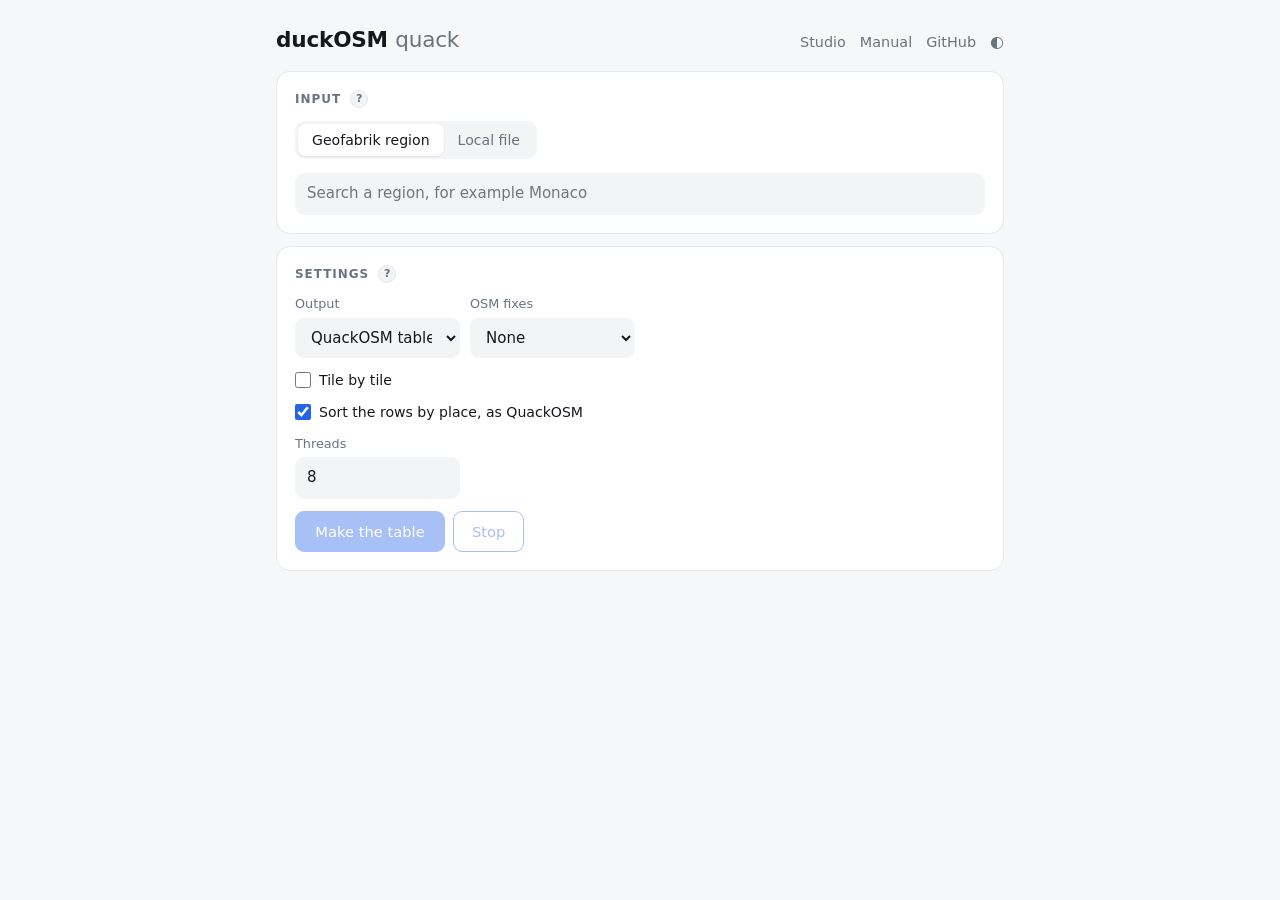
==== commit 46d9995e: "quack.html: the OSM fixes in the QuackOSM table and GDAL's layers (duckOSM 9e35916) Settings has a n" ====
--- a/crates/duckosm-wasm/www/quack.html
+++ b/crates/duckosm-wasm/www/quack.html
@@ -170,8 +170,12 @@
       <option value="gpkg">GeoPackage</option>
       <option value="both">Both</option>
     </select></div>
+    <div><label for="fixes-src">OSM fixes</label><select id="fixes-src">
+      <option value="">None</option>
+      <option value="file">A fixes file (.yaml)</option>
+    </select><input id="fixes-file" type="file" accept=".yaml,.yml" hidden aria-label="Fixes file"></div>
   </div>
-  <label class="check"><input id="tiles" type="checkbox" checked> Tile by tile</label>
+  <label class="check"><input id="tiles" type="checkbox"> Tile by tile</label>
   <label class="check"><input id="sort" type="checkbox" checked> Sort the rows by place, as QuackOSM</label>
   <div class="grid">
     <div data-tiles><label for="zoom">Tile size</label><select id="zoom"></select></div>
@@ -236,11 +240,12 @@
   <form method="dialog"><button>Close</button></form></dialog>
 <script type="module">
   import * as regions from "./app/regions.js";
+  import * as areaStore from "./app/area_store.js";
   const $ = (id) => document.getElementById(id);
   const fmt = (n) => n.toLocaleString("en-US");
   const mb = (b) => `${(b / 2 ** 20).toFixed(1)} MB`;
   const LIMIT = 4096;   // MiB: the most memory of WebAssembly (32 bit)
-  const LARGE = 150 * 2 ** 20;   // a file larger than this gets no sort
+  const LARGE = 150 * 2 ** 20;   // a file larger than this is made tile by tile
 
   // ---- light or dark: the choice of the person (the same key as Studio), else the setting of the system
   $("theme").onclick = () => {
@@ -260,8 +265,9 @@
     ]],
     settings: ["Settings", [
       ["Output", "QuackOSM table: one table of the OSM features (feature_id, tags, geometry), as QuackOSM gives it. GDAL layers: the five layers of GDAL's OSM driver (points, lines, multilinestrings, multipolygons, other_relations), as ogr2ogr and QGIS give them with GDAL's default osmconf.ini: The GDAL layers are always made tile by tile, in the order of the file (no sort)."],
+      ["OSM fixes", "The rules of Edit OSM data in Studio (a duckOSM fixes file, as duckosm quack --fixes). The rows get the same edits as the network: the removed ways, the changed tags, the new ways, and the rules oneway, lanes and layer as OSM tags. A rule with no OSM tag (closed to a mode, a turn) is not used. The page selects the fixes of your newest saved area that has fixes. A fixes file: select it on this computer."],
       ["Format", "GDAL layers only. GeoParquet: one file for each layer. GeoPackage: one .gpkg file with the five layers and their spatial indexes (R-trees). Both: the GeoParquet files and the GeoPackage, from one run. The page writes the GeoPackage directly into the browser storage, not into the memory."],
-      ["Tile by tile", "The file is cut into tiles, and each tile gives its rows. The memory then follows the size of a tile, not of the file. On by default, for every file. It is necessary for a file larger than about 150 MB: the browser has at most 4 GiB of memory. The rows are the same."],
+      ["Tile by tile", "The file is cut into tiles, and each tile gives its rows. The memory then follows the size of a tile, not of the file. Use it for a file larger than about 150 MB: the browser has at most 4 GiB of memory. The rows are the same."],
       ["Tile size", "Map tiles of one zoom (zoom 8 is the default, the tile zoom of all parts of duckOSM), or tiles of at most 4 million nodes. With a zoom, a dense city gives a large tile."],
       ["Sort the rows by place, as QuackOSM", "The same rows, in the order of QuackOSM: rows that are near on the map are near in the file, so a query of one area reads less of the file. Without the sort, the file is the same table in another order. Tile by tile, each tile worker sorts its own rows, and the last step merges the sorted parts and shows its progress. In one piece, the sort is the last step and shows no progress. Off by default for a large file."],
       ["Threads", "In one run: the threads of the run. Tile by tile: the threads of the cut."],
@@ -297,18 +303,15 @@
   // ---- the input: a Geofabrik region (its file kept in the storage of the site, app/regions.js) or a local file
   let file = null, region = null, regionFile = null;
   const source = () => document.querySelector("input[name=src]:checked").value;
-  // the input of the run: always tile by tile at first; a large file gets no sort
+  // the input of the run; a large file is made tile by tile
   function setInput() {
     const f = source() === "file" ? $("file").files[0] ?? null : regionFile;
-    // tile by tile for every file (Kaveh, 2026-11-18); no sort for a large file (the sort of a country takes minutes)
-    if (f && f !== file) {
-      $("tiles").checked = true;
-      $("sort").checked = f.size <= LARGE;
-    }
+    // a large file: tile by tile, and no sort (the sort of a country takes minutes)
+    if (f && f !== file) $("tiles").checked = !($("sort").checked = f.size <= LARGE);
     if (f && gdalOut()) showOutput();
     file = f;
     $("input-text").textContent = !file ? "" : `Input: ${file.name}, ${mb(file.size)}` +
-      (source() === "region" ? " (in the storage of this site)" : "") + (file.size > LARGE ? ". A large file: no sort." : "");
+      (source() === "region" ? " (in the storage of this site)" : "") + (file.size > LARGE ? ". A large file: tile by tile, no sort." : "");
     showTiles();
     $("run").disabled = !file || !!worker;
   }
@@ -708,6 +711,31 @@
     }
   };
 
+  // ---- the OSM fixes: the fixes of a saved area of Studio (its meta.json keeps them), or a fixes file
+  const savedFixes = new Map();
+  areaStore.listSavedAreas().then((list) => {
+    for (const m of list) {
+      if (!m.fixesYaml || !m.slug || savedFixes.has(m.slug)) continue;
+      savedFixes.set(m.slug, m.fixesYaml);
+      $("fixes-src").insertBefore(new Option(`Fixes of ${m.name || m.slug}`, `area:${m.slug}`), $("fixes-src").lastElementChild);
+    }
+    // the newest saved area with fixes (the list is newest first)
+    if (savedFixes.size && $("fixes-src").value === "") $("fixes-src").selectedIndex = 1;
+  }).catch(() => {});
+  $("fixes-src").onchange = () => { if ($("fixes-src").value === "file") $("fixes-file").click(); };
+  $("fixes-file").onchange = () => {
+    const f = $("fixes-file").files[0];
+    $("fixes-src").lastElementChild.textContent = f ? `File: ${f.name}` : "A fixes file (.yaml)";
+    if (!f) $("fixes-src").value = "";
+  };
+  // the text of the fixes of the run, or null
+  async function fixesText() {
+    const v = $("fixes-src").value;
+    if (v.startsWith("area:")) return savedFixes.get(v.slice(5)) ?? null;
+    if (v === "file") return (await $("fixes-file").files[0]?.text()) ?? null;
+    return null;
+  }
+
   // ---- the run
   $("run").onclick = async () => {
     const gdal = gdalOut();
@@ -717,6 +745,7 @@
       "has at most 4 GiB of memory, and Île-de-France (338 MB) needs more in one run. Make the table tile by tile, or the " +
       "run most likely stops with an error. Run in one run anyway?")) return;
     const sort = $("sort").checked;
+    const fixes = await fixesText();
     const name = (s) => (tiles ? TILE_LABELS[s] : label(s));
     $("run").disabled = true;
     $("stop").disabled = false;
@@ -848,7 +877,7 @@
       $("mib").title = data.workersMib ? `${fmt(data.mib)} MiB in the main module, ${fmt(data.workersMib)} MiB in the tile workers` : "";
       $("size").textContent = mb(L ? outFiles.reduce((a, f) => a + f.size, 0) : data.file.size);
       $("size").title = data.storageMib ? `The run used at most ${fmt(data.storageMib)} MB of browser storage` : "";
-      $("command").textContent = `duckosm-rust quack ${file.name}${L ? " --gdal" : ""} -o out -f ${!L ? "geoparquet" : { geoparquet: "geoparquet", gpkg: "gpkg", both: "gpkg,geoparquet" }[$("format").value]}` + (tiles && $("zoom").value ? ` --tile-zoom ${$("zoom").value}` : "");
+      $("command").textContent = `duckosm-rust quack ${file.name}${L ? " --gdal" : ""} -o out -f ${!L ? "geoparquet" : { geoparquet: "geoparquet", gpkg: "gpkg", both: "gpkg,geoparquet" }[$("format").value]}` + (tiles && $("zoom").value ? ` --tile-zoom ${$("zoom").value}` : "") + (fixes ? " --fixes osm_fixes.yaml" : "");
       let at = 0;
       // tile by tile: the steps of the page, and the parts of the cut (the last tile ends step 3)
       const steps = !tiles ? data.steps : data.steps.filter((s) => {
@@ -933,7 +962,7 @@
     // a test of the cut: quack.html?memory=1 keeps the parts of the cut in memory (else in OPFS)
     const memoryOpt = new URLSearchParams(location.search).get("memory");
     const inMemory = memoryOpt === null ? undefined : memoryOpt !== "0";
-    worker.postMessage({ pbf: file, sort, tiles: tiles ? tileNodes : null, zoom, workers, cutThreads, joinThreads, memory: inMemory, gdal, format: $("format").value });
+    worker.postMessage({ pbf: file, sort, tiles: tiles ? tileNodes : null, zoom, workers, cutThreads, joinThreads, memory: inMemory, gdal, format: $("format").value, fixes });
   };
 </script>
 </body>
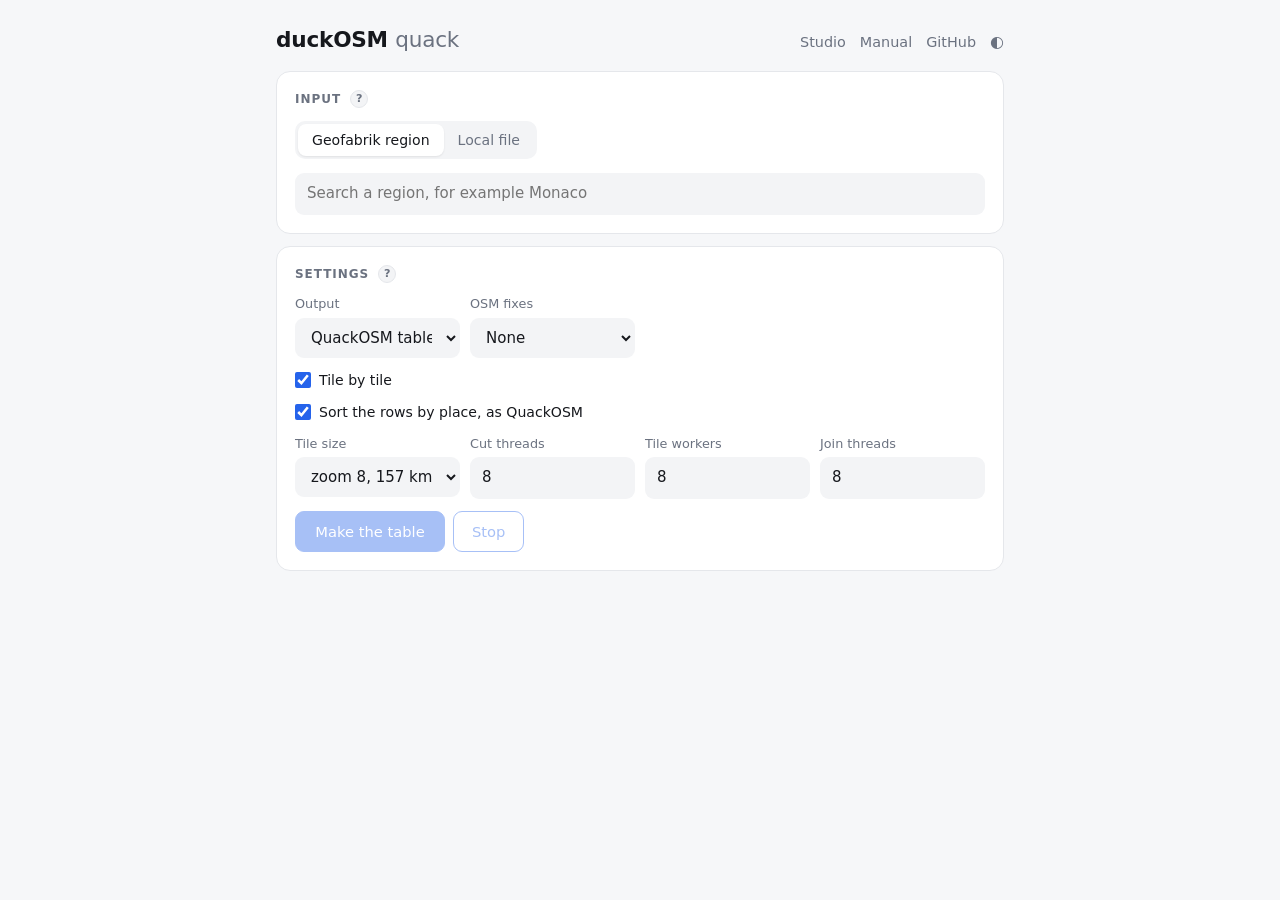
==== commit 610dc4e5: "quack.html: the output Geofabrik layers (GeoPackage, shapefiles, GeoParquet); duckOSM pin a345327 Th" ====
--- a/crates/duckosm-wasm/www/quack.html
+++ b/crates/duckosm-wasm/www/quack.html
@@ -164,6 +164,7 @@
     <div><label for="output">Output</label><select id="output">
       <option value="quack">QuackOSM table</option>
       <option value="gdal">GDAL layers</option>
+      <option value="geofabrik">Geofabrik layers</option>
     </select></div>
     <div data-gdal hidden><label for="format">Format</label><select id="format">
       <option value="geoparquet">GeoParquet</option>
@@ -175,7 +176,7 @@
       <option value="file">A fixes file (.yaml)</option>
     </select><input id="fixes-file" type="file" accept=".yaml,.yml" hidden aria-label="Fixes file"></div>
   </div>
-  <label class="check"><input id="tiles" type="checkbox"> Tile by tile</label>
+  <label class="check"><input id="tiles" type="checkbox" checked> Tile by tile</label>
   <label class="check"><input id="sort" type="checkbox" checked> Sort the rows by place, as QuackOSM</label>
   <div class="grid">
     <div data-tiles><label for="zoom">Tile size</label><select id="zoom"></select></div>
@@ -245,7 +246,7 @@
   const fmt = (n) => n.toLocaleString("en-US");
   const mb = (b) => `${(b / 2 ** 20).toFixed(1)} MB`;
   const LIMIT = 4096;   // MiB: the most memory of WebAssembly (32 bit)
-  const LARGE = 150 * 2 ** 20;   // a file larger than this is made tile by tile
+  const LARGE = 150 * 2 ** 20;   // a file larger than this gets no sort
 
   // ---- light or dark: the choice of the person (the same key as Studio), else the setting of the system
   $("theme").onclick = () => {
@@ -264,10 +265,10 @@
       ["Local file", "A .osm.pbf file on this computer. You can also drop it on this card. The page does not upload it."],
     ]],
     settings: ["Settings", [
-      ["Output", "QuackOSM table: one table of the OSM features (feature_id, tags, geometry), as QuackOSM gives it. GDAL layers: the five layers of GDAL's OSM driver (points, lines, multilinestrings, multipolygons, other_relations), as ogr2ogr and QGIS give them with GDAL's default osmconf.ini: The GDAL layers are always made tile by tile, in the order of the file (no sort)."],
+      ["Output", "QuackOSM table: one table of the OSM features (feature_id, tags, geometry), as QuackOSM gives it. GDAL layers: the five layers of GDAL's OSM driver (points, lines, multilinestrings, multipolygons, other_relations), as ogr2ogr and QGIS give them with GDAL's default osmconf.ini. Geofabrik layers: the 20 layers of Geofabrik's free shapefiles and GeoPackages (gis_osm_roads_free, gis_osm_pois_free, gis_osm_buildings_a_free, ...), with Geofabrik's feature classes, for any area. The layers are always made tile by tile, in the order of the file (no sort)."],
       ["OSM fixes", "The rules of Edit OSM data in Studio (a duckOSM fixes file, as duckosm quack --fixes). The rows get the same edits as the network: the removed ways, the changed tags, the new ways, and the rules oneway, lanes and layer as OSM tags. A rule with no OSM tag (closed to a mode, a turn) is not used. The page selects the fixes of your newest saved area that has fixes. A fixes file: select it on this computer."],
-      ["Format", "GDAL layers only. GeoParquet: one file for each layer. GeoPackage: one .gpkg file with the five layers and their spatial indexes (R-trees). Both: the GeoParquet files and the GeoPackage, from one run. The page writes the GeoPackage directly into the browser storage, not into the memory."],
-      ["Tile by tile", "The file is cut into tiles, and each tile gives its rows. The memory then follows the size of a tile, not of the file. Use it for a file larger than about 150 MB: the browser has at most 4 GiB of memory. The rows are the same."],
+      ["Format", "GDAL and Geofabrik layers only. GeoParquet: one file for each layer. GeoPackage: one .gpkg file with the layers and their spatial indexes (R-trees). Both (GDAL): the GeoParquet files and the GeoPackage, from one run. Shapefiles (Geofabrik): one .zip file with a shapefile for each layer, as Geofabrik's .shp.zip. The page writes the files directly into the browser storage, not into the memory."],
+      ["Tile by tile", "The file is cut into tiles, and each tile gives its rows. The memory then follows the size of a tile, not of the file. On by default, for every file. It is necessary for a file larger than about 150 MB: the browser has at most 4 GiB of memory. The rows are the same."],
       ["Tile size", "Map tiles of one zoom (zoom 8 is the default, the tile zoom of all parts of duckOSM), or tiles of at most 4 million nodes. With a zoom, a dense city gives a large tile."],
       ["Sort the rows by place, as QuackOSM", "The same rows, in the order of QuackOSM: rows that are near on the map are near in the file, so a query of one area reads less of the file. Without the sort, the file is the same table in another order. Tile by tile, each tile worker sorts its own rows, and the last step merges the sorted parts and shows its progress. In one piece, the sort is the last step and shows no progress. Off by default for a large file."],
       ["Threads", "In one run: the threads of the run. Tile by tile: the threads of the cut."],
@@ -283,6 +284,7 @@
     ]],
     result: ["Result", [
       ["GDAL layers", "One GeoParquet file for each of GDAL's five layers, with its rows and its size, and/or one GeoPackage file with the five layers. QGIS and GDAL open them."],
+      ["Geofabrik layers", "The 20 layers of Geofabrik's free files: one GeoPackage, one zip file of shapefiles, or one GeoParquet file for each layer. QGIS and GDAL open them."],
       ["Download GeoParquet", "The features table of QuackOSM (feature_id, tags, geometry) as a GeoParquet file."],
       ["Make the .duckdb file", "DuckDB in the browser loads the GeoParquet file into the table main.quackosm of a .duckdb file, in the browser storage. Then download it."],
       ["Tiles of each worker", "One row for each worker, one bar for each tile: it shows whether the workers ran at the same time. Move the pointer on a bar to see its tile."],
@@ -303,15 +305,18 @@
   // ---- the input: a Geofabrik region (its file kept in the storage of the site, app/regions.js) or a local file
   let file = null, region = null, regionFile = null;
   const source = () => document.querySelector("input[name=src]:checked").value;
-  // the input of the run; a large file is made tile by tile
+  // the input of the run: always tile by tile at first; a large file gets no sort
   function setInput() {
     const f = source() === "file" ? $("file").files[0] ?? null : regionFile;
-    // a large file: tile by tile, and no sort (the sort of a country takes minutes)
-    if (f && f !== file) $("tiles").checked = !($("sort").checked = f.size <= LARGE);
+    // tile by tile for every file (Kaveh, 2026-11-18); no sort for a large file (the sort of a country takes minutes)
+    if (f && f !== file) {
+      $("tiles").checked = true;
+      $("sort").checked = f.size <= LARGE;
+    }
     if (f && gdalOut()) showOutput();
     file = f;
     $("input-text").textContent = !file ? "" : `Input: ${file.name}, ${mb(file.size)}` +
-      (source() === "region" ? " (in the storage of this site)" : "") + (file.size > LARGE ? ". A large file: tile by tile, no sort." : "");
+      (source() === "region" ? " (in the storage of this site)" : "") + (file.size > LARGE ? ". A large file: no sort." : "");
     showTiles();
     $("run").disabled = !file || !!worker;
   }
@@ -471,10 +476,19 @@
     $("cut-label").textContent = $("tiles").checked ? "Cut threads" : "Threads";
   };
   $("tiles").onchange = showTiles;
-  // GDAL's layers: always tile by tile, in the order of the file (no sort)
-  function gdalOut() { return $("output").value === "gdal"; }
+  // GDAL's and Geofabrik's layers: always tile by tile, in the order of the file (no sort)
+  function gdalOut() { return $("output").value !== "quack"; }
+  const FORMATS = {
+    gdal: [["geoparquet", "GeoParquet"], ["gpkg", "GeoPackage"], ["both", "Both"]],
+    geofabrik: [["gpkg", "GeoPackage"], ["shp", "Shapefiles (.zip)"], ["geoparquet", "GeoParquet"]],
+  };
   function showOutput() {
     const gdal = gdalOut();
+    const formats = FORMATS[$("output").value];
+    if (formats && $("format").dataset.output !== $("output").value) {
+      $("format").replaceChildren(...formats.map(([value, text]) => Object.assign(document.createElement("option"), { value, textContent: text })));
+      $("format").dataset.output = $("output").value;
+    }
     if (gdal) {
       $("tiles").checked = true;
       $("sort").checked = false;
@@ -862,22 +876,29 @@
       status("Done.", "done");
       memory(data.mib, data.workersMib, data.workerMibs);
       const L = data.layers;
-      // GDAL's layers: points, lines and multipolygons in place of nodes, ways and relations
+      // the layers: points, lines and polygons (GDAL: multipolygons; Geofabrik: the _a layers) in place of nodes, ways and
+      // relations
+      const geofabrik = !!L && !("points" in L);
+      const sum = (f) => Object.entries(L).filter(([k]) => f(k)).reduce((a, [, v]) => a + v, 0);
+      const lineLayer = (k) => /_(roads|railways|waterways)_free$/.test(k);
+      const counts = !L ? [data.nodes, data.ways, data.relations] : !geofabrik ? [L.points, L.lines, L.multipolygons]
+        : [sum((k) => !lineLayer(k) && !k.endsWith("_a_free")), sum(lineLayer), sum((k) => k.endsWith("_a_free"))];
       $("nodes").previousElementSibling.textContent = L ? "Points" : "Nodes";
       $("ways").previousElementSibling.textContent = L ? "Lines" : "Ways";
-      $("relations").previousElementSibling.textContent = L ? "Multipolygons" : "Relations";
-      const outFiles = L ? [...data.files, ...(data.gpkg ? [data.gpkg] : [])] : [];
-      $("size").previousElementSibling.textContent = !L ? "GeoParquet file" : !data.files.length ? "GeoPackage file" : data.gpkg ? "Output files" : "GeoParquet files";
-      $("nodes").textContent = fmt(L ? L.points : data.nodes);
-      $("ways").textContent = fmt(L ? L.lines : data.ways);
-      $("relations").textContent = fmt(L ? L.multipolygons : data.relations);
+      $("relations").previousElementSibling.textContent = !L ? "Relations" : geofabrik ? "Areas" : "Multipolygons";
+      const outFiles = L ? [...data.files, ...(data.gpkg ? [data.gpkg] : []), ...(data.shp ? [data.shp] : [])] : [];
+      $("size").previousElementSibling.textContent = !L ? "GeoParquet file" : data.shp ? "Shapefiles (.zip)"
+        : !data.files.length ? "GeoPackage file" : data.gpkg ? "Output files" : "GeoParquet files";
+      $("nodes").textContent = fmt(counts[0]);
+      $("ways").textContent = fmt(counts[1]);
+      $("relations").textContent = fmt(counts[2]);
       $("seconds").textContent = `${data.seconds.toFixed(2)} s`;
       $("threads").textContent = `Threads: ${data.threads}`;
       $("mib").textContent = `${fmt(data.mib)} MiB` + (data.workersMib ? ` + ${fmt(data.workersMib)}` : "");
       $("mib").title = data.workersMib ? `${fmt(data.mib)} MiB in the main module, ${fmt(data.workersMib)} MiB in the tile workers` : "";
       $("size").textContent = mb(L ? outFiles.reduce((a, f) => a + f.size, 0) : data.file.size);
       $("size").title = data.storageMib ? `The run used at most ${fmt(data.storageMib)} MB of browser storage` : "";
-      $("command").textContent = `duckosm-rust quack ${file.name}${L ? " --gdal" : ""} -o out -f ${!L ? "geoparquet" : { geoparquet: "geoparquet", gpkg: "gpkg", both: "gpkg,geoparquet" }[$("format").value]}` + (tiles && $("zoom").value ? ` --tile-zoom ${$("zoom").value}` : "") + (fixes ? " --fixes osm_fixes.yaml" : "");
+      $("command").textContent = `duckosm quack ${file.name}${L ? (geofabrik ? " --geofabrik" : " --gdal") : ""} -o out -f ${!L ? "geoparquet" : { geoparquet: "geoparquet", gpkg: "gpkg", both: "gpkg,geoparquet", shp: "shp" }[$("format").value]}` + (tiles && $("zoom").value ? ` --tile-zoom ${$("zoom").value}` : "") + (fixes ? " --fixes osm_fixes.yaml" : "");
       let at = 0;
       // tile by tile: the steps of the page, and the parts of the cut (the last tile ends step 3)
       const steps = !tiles ? data.steps : data.steps.filter((s) => {
@@ -924,16 +945,22 @@
       const base = file.name.replace(/\.osm\.pbf$|\.pbf$/, "");
       if (L) {
         // one download for each layer (the files are in OPFS until the next run)
+        const kind = geofabrik ? "geofabrik" : "gdal";
+        const total = fmt(Object.values(L).reduce((a, n) => a + n, 0));
         $("layers").replaceChildren(...data.files.map((f, i) => {
-          const layer = ["points", "lines", "multilinestrings", "multipolygons", "other_relations"][i];
+          const layer = Object.keys(L)[i];
           return Object.assign(document.createElement("a"), {
-            className: "button secondary", href: URL.createObjectURL(f), download: `${base}_gdal_${layer}.parquet`,
+            className: "button secondary", href: URL.createObjectURL(f), download: `${base}_${kind}_${layer}.parquet`,
             textContent: `${layer} (${fmt(L[layer])} rows, ${mb(f.size)})`,
           });
         }));
         if (data.gpkg) $("layers").append(Object.assign(document.createElement("a"), {
-          className: "button secondary", href: URL.createObjectURL(data.gpkg), download: `${base}_gdal.gpkg`,
-          textContent: `GeoPackage (${fmt(Object.values(L).reduce((a, n) => a + n, 0))} rows, ${mb(data.gpkg.size)})`,
+          className: "button secondary", href: URL.createObjectURL(data.gpkg), download: `${base}_${kind}.gpkg`,
+          textContent: `GeoPackage (${total} rows, ${mb(data.gpkg.size)})`,
+        }));
+        if (data.shp) $("layers").append(Object.assign(document.createElement("a"), {
+          className: "button secondary", href: URL.createObjectURL(data.shp), download: `${base}_${kind}.shp.zip`,
+          textContent: `Shapefiles (${total} rows, ${mb(data.shp.size)})`,
         }));
         $("duckdb").hidden = true;
         $("result").hidden = $("layers").hidden = false;
@@ -962,7 +989,7 @@
     // a test of the cut: quack.html?memory=1 keeps the parts of the cut in memory (else in OPFS)
     const memoryOpt = new URLSearchParams(location.search).get("memory");
     const inMemory = memoryOpt === null ? undefined : memoryOpt !== "0";
-    worker.postMessage({ pbf: file, sort, tiles: tiles ? tileNodes : null, zoom, workers, cutThreads, joinThreads, memory: inMemory, gdal, format: $("format").value, fixes });
+    worker.postMessage({ pbf: file, sort, tiles: tiles ? tileNodes : null, zoom, workers, cutThreads, joinThreads, memory: inMemory, gdal, geofabrik: $("output").value === "geofabrik", format: $("format").value, fixes });
   };
 </script>
 </body>
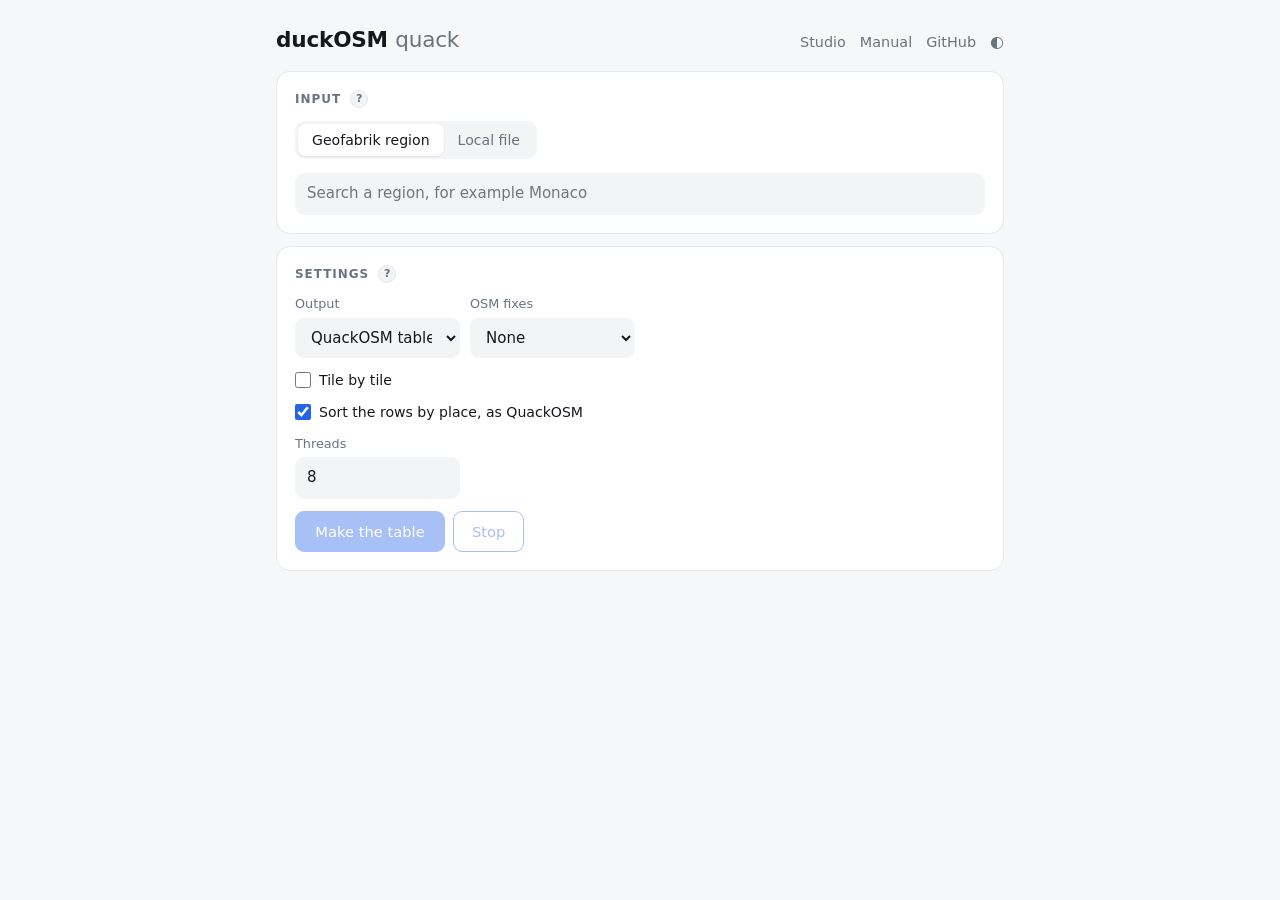
==== commit 3ee19994: "quack page: the output Vector tiles (PMTiles, Shortbread) Co-Authored-By: Claude Opus 5.5 <noreply@a" ====
--- a/crates/duckosm-wasm/www/quack.html
+++ b/crates/duckosm-wasm/www/quack.html
@@ -1,7 +1,9 @@
 <!doctype html>
 <!-- duckOSM's quack in the browser (docs/rust/quack.md of duckOSM): the features table of QuackOSM of a .osm.pbf file,
      made by the Rust engine in WebAssembly, as a GeoParquet file. quack_e2e.py tests it. The look is the look of pbfcut's
-     online page (pbfcut web/www/index.html). -->
+     online page (pbfcut web/www/index.html). The output "Vector tiles" is duckOSM's quack --pmtiles: the Shortbread vector
+     tiles in one PMTiles file, with a map preview (MapLibre and the VersaTiles style "colorful"); quack_pmtiles_e2e.py
+     tests it. -->
 <html lang="en">
 <head>
 <meta charset="utf-8">
@@ -93,6 +95,8 @@
   th, td { text-align: right; padding: 6px 8px; border-bottom: 1px solid var(--line); white-space: nowrap; }
   th:first-child, td:first-child { text-align: left; padding-left: 0; white-space: normal; }
   #timeline-svg { display: block; background: var(--field); border-radius: 8px; }
+  #preview { height: 380px; margin-top: 14px; border-radius: 10px; overflow: hidden; border: 1px solid var(--line); }
+  @media (max-width: 560px) { #preview { height: 300px; } }
   code { font-size: .8rem; overflow-wrap: anywhere; }
   /* the help popups (the buttons "?") */
   button.help { width: 18px; height: 18px; padding: 0; margin-left: 4px; border-radius: 50%; border: 1px solid var(--line);
@@ -164,7 +168,7 @@
     <div><label for="output">Output</label><select id="output">
       <option value="quack">QuackOSM table</option>
       <option value="gdal">GDAL layers</option>
-      <option value="geofabrik">Geofabrik layers</option>
+      <option value="pmtiles">Vector tiles (PMTiles, Shortbread)</option>
     </select></div>
     <div data-gdal hidden><label for="format">Format</label><select id="format">
       <option value="geoparquet">GeoParquet</option>
@@ -176,7 +180,7 @@
       <option value="file">A fixes file (.yaml)</option>
     </select><input id="fixes-file" type="file" accept=".yaml,.yml" hidden aria-label="Fixes file"></div>
   </div>
-  <label class="check"><input id="tiles" type="checkbox" checked> Tile by tile</label>
+  <label class="check"><input id="tiles" type="checkbox"> Tile by tile</label>
   <label class="check"><input id="sort" type="checkbox" checked> Sort the rows by place, as QuackOSM</label>
   <div class="grid">
     <div data-tiles><label for="zoom">Tile size</label><select id="zoom"></select></div>
@@ -223,6 +227,8 @@
     <button id="clear" type="button" class="secondary">Clear</button>
   </div>
   <div class="row" id="layers" hidden></div>
+  <div id="preview" hidden role="img" aria-label="a map of the vector tiles"></div>
+  <p class="hint" id="preview-text"></p>
   <p class="hint" id="duckdb-status"></p>
   <progress id="duckdb-bar" hidden></progress>
   <div id="timeline" hidden>
@@ -246,7 +252,7 @@
   const fmt = (n) => n.toLocaleString("en-US");
   const mb = (b) => `${(b / 2 ** 20).toFixed(1)} MB`;
   const LIMIT = 4096;   // MiB: the most memory of WebAssembly (32 bit)
-  const LARGE = 150 * 2 ** 20;   // a file larger than this gets no sort
+  const LARGE = 150 * 2 ** 20;   // a file larger than this is made tile by tile
 
   // ---- light or dark: the choice of the person (the same key as Studio), else the setting of the system
   $("theme").onclick = () => {
@@ -265,10 +271,10 @@
       ["Local file", "A .osm.pbf file on this computer. You can also drop it on this card. The page does not upload it."],
     ]],
     settings: ["Settings", [
-      ["Output", "QuackOSM table: one table of the OSM features (feature_id, tags, geometry), as QuackOSM gives it. GDAL layers: the five layers of GDAL's OSM driver (points, lines, multilinestrings, multipolygons, other_relations), as ogr2ogr and QGIS give them with GDAL's default osmconf.ini. Geofabrik layers: the 20 layers of Geofabrik's free shapefiles and GeoPackages (gis_osm_roads_free, gis_osm_pois_free, gis_osm_buildings_a_free, ...), with Geofabrik's feature classes, for any area. The layers are always made tile by tile, in the order of the file (no sort)."],
+      ["Output", "QuackOSM table: one table of the OSM features (feature_id, tags, geometry), as QuackOSM gives it. GDAL layers: the five layers of GDAL's OSM driver (points, lines, multilinestrings, multipolygons, other_relations), as ogr2ogr and QGIS give them with GDAL's default osmconf.ini: The GDAL layers are always made tile by tile, in the order of the file (no sort). Vector tiles: a base map of the Shortbread schema (shortbread-tiles.org), zoom 0 to 14, in one PMTiles file, as duckosm quack --pmtiles gives it. MapLibre, OpenLayers and QGIS show it with no tile server, with a Shortbread style (for example VersaTiles)."],
       ["OSM fixes", "The rules of Edit OSM data in Studio (a duckOSM fixes file, as duckosm quack --fixes). The rows get the same edits as the network: the removed ways, the changed tags, the new ways, and the rules oneway, lanes and layer as OSM tags. A rule with no OSM tag (closed to a mode, a turn) is not used. The page selects the fixes of your newest saved area that has fixes. A fixes file: select it on this computer."],
-      ["Format", "GDAL and Geofabrik layers only. GeoParquet: one file for each layer. GeoPackage: one .gpkg file with the layers and their spatial indexes (R-trees). Both (GDAL): the GeoParquet files and the GeoPackage, from one run. Shapefiles (Geofabrik): one .zip file with a shapefile for each layer, as Geofabrik's .shp.zip. The page writes the files directly into the browser storage, not into the memory."],
-      ["Tile by tile", "The file is cut into tiles, and each tile gives its rows. The memory then follows the size of a tile, not of the file. On by default, for every file. It is necessary for a file larger than about 150 MB: the browser has at most 4 GiB of memory. The rows are the same."],
+      ["Format", "GDAL layers only. GeoParquet: one file for each layer. GeoPackage: one .gpkg file with the five layers and their spatial indexes (R-trees). Both: the GeoParquet files and the GeoPackage, from one run. The page writes the GeoPackage directly into the browser storage, not into the memory."],
+      ["Tile by tile", "The file is cut into tiles, and each tile gives its rows. The memory then follows the size of a tile, not of the file. Use it for a file larger than about 150 MB: the browser has at most 4 GiB of memory. The rows are the same."],
       ["Tile size", "Map tiles of one zoom (zoom 8 is the default, the tile zoom of all parts of duckOSM), or tiles of at most 4 million nodes. With a zoom, a dense city gives a large tile."],
       ["Sort the rows by place, as QuackOSM", "The same rows, in the order of QuackOSM: rows that are near on the map are near in the file, so a query of one area reads less of the file. Without the sort, the file is the same table in another order. Tile by tile, each tile worker sorts its own rows, and the last step merges the sorted parts and shows its progress. In one piece, the sort is the last step and shows no progress. Off by default for a large file."],
       ["Threads", "In one run: the threads of the run. Tile by tile: the threads of the cut."],
@@ -284,7 +290,7 @@
     ]],
     result: ["Result", [
       ["GDAL layers", "One GeoParquet file for each of GDAL's five layers, with its rows and its size, and/or one GeoPackage file with the five layers. QGIS and GDAL open them."],
-      ["Geofabrik layers", "The 20 layers of Geofabrik's free files: one GeoPackage, one zip file of shapefiles, or one GeoParquet file for each layer. QGIS and GDAL open them."],
+      ["Vector tiles", "The PMTiles file, and a map of it with the VersaTiles style \"colorful\" (the style and the fonts come from tiles.versatiles.org). The sea has the color of the land: the ocean layer of Shortbread is not in the OSM file."],
       ["Download GeoParquet", "The features table of QuackOSM (feature_id, tags, geometry) as a GeoParquet file."],
       ["Make the .duckdb file", "DuckDB in the browser loads the GeoParquet file into the table main.quackosm of a .duckdb file, in the browser storage. Then download it."],
       ["Tiles of each worker", "One row for each worker, one bar for each tile: it shows whether the workers ran at the same time. Move the pointer on a bar to see its tile."],
@@ -305,18 +311,15 @@
   // ---- the input: a Geofabrik region (its file kept in the storage of the site, app/regions.js) or a local file
   let file = null, region = null, regionFile = null;
   const source = () => document.querySelector("input[name=src]:checked").value;
-  // the input of the run: always tile by tile at first; a large file gets no sort
+  // the input of the run; a large file is made tile by tile
   function setInput() {
     const f = source() === "file" ? $("file").files[0] ?? null : regionFile;
-    // tile by tile for every file (Kaveh, 2026-11-18); no sort for a large file (the sort of a country takes minutes)
-    if (f && f !== file) {
-      $("tiles").checked = true;
-      $("sort").checked = f.size <= LARGE;
-    }
-    if (f && gdalOut()) showOutput();
+    // a large file: tile by tile, and no sort (the sort of a country takes minutes)
+    if (f && f !== file) $("tiles").checked = !($("sort").checked = f.size <= LARGE);
+    if (f && (gdalOut() || pmOut())) showOutput();
     file = f;
     $("input-text").textContent = !file ? "" : `Input: ${file.name}, ${mb(file.size)}` +
-      (source() === "region" ? " (in the storage of this site)" : "") + (file.size > LARGE ? ". A large file: no sort." : "");
+      (source() === "region" ? " (in the storage of this site)" : "") + (file.size > LARGE ? ". A large file: tile by tile, no sort." : "");
     showTiles();
     $("run").disabled = !file || !!worker;
   }
@@ -472,30 +475,26 @@
   }
   $("zoom").append(new Option("4 million nodes", ""));
   const showTiles = () => {
-    for (const e of document.querySelectorAll("[data-tiles]")) e.hidden = !$("tiles").checked;
-    $("cut-label").textContent = $("tiles").checked ? "Cut threads" : "Threads";
+    // the vector tiles are one run: only the tile size, and the threads of the run
+    const pm = $("output").value === "pmtiles";
+    for (const e of document.querySelectorAll("[data-tiles]")) e.hidden = !$("tiles").checked || (pm && !e.querySelector("#zoom"));
+    $("cut-label").textContent = $("tiles").checked && !pm ? "Cut threads" : "Threads";
   };
   $("tiles").onchange = showTiles;
-  // GDAL's and Geofabrik's layers: always tile by tile, in the order of the file (no sort)
-  function gdalOut() { return $("output").value !== "quack"; }
-  const FORMATS = {
-    gdal: [["geoparquet", "GeoParquet"], ["gpkg", "GeoPackage"], ["both", "Both"]],
-    geofabrik: [["gpkg", "GeoPackage"], ["shp", "Shapefiles (.zip)"], ["geoparquet", "GeoParquet"]],
-  };
+  // GDAL's layers: always tile by tile, in the order of the file (no sort)
+  function gdalOut() { return $("output").value === "gdal"; }
+  // the vector tiles: one run (the engine reads the file tile by tile, on by default), no sort
+  function pmOut() { return $("output").value === "pmtiles"; }
   function showOutput() {
-    const gdal = gdalOut();
-    const formats = FORMATS[$("output").value];
-    if (formats && $("format").dataset.output !== $("output").value) {
-      $("format").replaceChildren(...formats.map(([value, text]) => Object.assign(document.createElement("option"), { value, textContent: text })));
-      $("format").dataset.output = $("output").value;
-    }
-    if (gdal) {
+    const gdal = gdalOut(), pm = pmOut();
+    if (gdal || pm) {
       $("tiles").checked = true;
       $("sort").checked = false;
     }
-    $("tiles").disabled = $("sort").disabled = gdal;
+    $("tiles").disabled = gdal;
+    $("sort").disabled = gdal || pm;
     for (const e of document.querySelectorAll("[data-gdal]")) e.hidden = !gdal;
-    $("run").textContent = gdal ? "Make the layers" : "Make the table";
+    $("run").textContent = gdal ? "Make the layers" : pm ? "Make the tiles" : "Make the table";
     showTiles();
   }
   $("output").onchange = showOutput;
@@ -519,6 +518,14 @@
     "quack 4b: the relations": "5. Make the relation rows (multipolygons)",
     "quack 5: the sort": "6. Sort the rows as QuackOSM and write",
   };
+  // the vector tiles (duckosm_build::quack_pmtiles): the steps of the page; the steps of the engine between them show in
+  // the status
+  const PM_STEPS = ["quack --pmtiles: the boundaries", "quack --pmtiles: the rows of the tiles", "quack --pmtiles: the tiles"];
+  Object.assign(LABELS, {
+    "quack --pmtiles: the boundaries": "1. Read the boundary relations, their ways and nodes",
+    "quack --pmtiles: the rows of the tiles": "2. Read the features, cut them into the tiles of each zoom",
+    "quack --pmtiles: the tiles": "3. Write the tiles (MVT, gzip) into the PMTiles file",
+  });
   const label = (name) => LABELS[name] ?? name;
   // tile by tile (duckosm_core::quack::features_by_tiles): the steps of the page, and the step of each step of the engine
   const TILE_NODES = 4000000;
@@ -613,7 +620,7 @@
   // The files of quack in the storage of the browser (OPFS): the folder of a run (quack-*) and the .duckdb file. They stay
   // for the download until the next run; the page removes them when it opens and before each run, and Clear removes them.
   // The kept region files (regions/) stay.
-  let parquet = null;
+  let parquet = null, previewMap = null;
   async function clearStorage() {
     const root = await navigator.storage.getDirectory();
     for await (const name of root.keys()) {
@@ -625,6 +632,10 @@
     }
     $("layers").replaceChildren();
     $("layers").hidden = true;
+    previewMap?.remove();
+    previewMap = null;
+    $("preview").hidden = true;
+    $("preview-text").textContent = "";
     parquet = null;
     await showStorage();
   }
@@ -752,13 +763,15 @@
 
   // ---- the run
   $("run").onclick = async () => {
-    const gdal = gdalOut();
-    const tiles = $("tiles").checked || gdal;
+    const gdal = gdalOut(), pm = pmOut();
+    // tile by tile with the tile workers (the vector tiles: one run, the engine reads the file tile by tile)
+    const pmTiles = pm && $("tiles").checked;
+    const tiles = !pm && ($("tiles").checked || gdal);
     runByTiles = tiles;
-    if (!tiles && file.size > 300 * 2 ** 20 && !confirm(`${file.name} is ${(file.size / 2 ** 20).toFixed(0)} MB. The browser ` +
+    if (!tiles && !pmTiles && file.size > 300 * 2 ** 20 && !confirm(`${file.name} is ${(file.size / 2 ** 20).toFixed(0)} MB. The browser ` +
       "has at most 4 GiB of memory, and Île-de-France (338 MB) needs more in one run. Make the table tile by tile, or the " +
       "run most likely stops with an error. Run in one run anyway?")) return;
-    const sort = $("sort").checked;
+    const sort = $("sort").checked && !pm;
     const fixes = await fixesText();
     const name = (s) => (tiles ? TILE_LABELS[s] : label(s));
     $("run").disabled = true;
@@ -774,7 +787,7 @@
     await clearStorage();
     // all steps of the run, the first one running; tile by tile: the join is step 4, or with the sort, the sort
     const shown = (s) => (sort ? !(tiles && s === "tiles 4") : !s.startsWith("quack 5"));
-    $("steplist").replaceChildren(...(tiles ? TILE_STEPS : STEPS).filter(shown).map((s, i) => {
+    $("steplist").replaceChildren(...(pm ? PM_STEPS : tiles ? TILE_STEPS : STEPS).filter(shown).map((s, i) => {
       const li = document.createElement("li");
       li.dataset.step = s;
       li.className = i ? "" : "run";
@@ -875,30 +888,24 @@
       $("clock").textContent = `${data.seconds.toFixed(1)} s`;
       status("Done.", "done");
       memory(data.mib, data.workersMib, data.workerMibs);
+      if (data.pmtiles) return showTiles_(data, pmTiles, fixes);
       const L = data.layers;
-      // the layers: points, lines and polygons (GDAL: multipolygons; Geofabrik: the _a layers) in place of nodes, ways and
-      // relations
-      const geofabrik = !!L && !("points" in L);
-      const sum = (f) => Object.entries(L).filter(([k]) => f(k)).reduce((a, [, v]) => a + v, 0);
-      const lineLayer = (k) => /_(roads|railways|waterways)_free$/.test(k);
-      const counts = !L ? [data.nodes, data.ways, data.relations] : !geofabrik ? [L.points, L.lines, L.multipolygons]
-        : [sum((k) => !lineLayer(k) && !k.endsWith("_a_free")), sum(lineLayer), sum((k) => k.endsWith("_a_free"))];
+      // GDAL's layers: points, lines and multipolygons in place of nodes, ways and relations
       $("nodes").previousElementSibling.textContent = L ? "Points" : "Nodes";
       $("ways").previousElementSibling.textContent = L ? "Lines" : "Ways";
-      $("relations").previousElementSibling.textContent = !L ? "Relations" : geofabrik ? "Areas" : "Multipolygons";
-      const outFiles = L ? [...data.files, ...(data.gpkg ? [data.gpkg] : []), ...(data.shp ? [data.shp] : [])] : [];
-      $("size").previousElementSibling.textContent = !L ? "GeoParquet file" : data.shp ? "Shapefiles (.zip)"
-        : !data.files.length ? "GeoPackage file" : data.gpkg ? "Output files" : "GeoParquet files";
-      $("nodes").textContent = fmt(counts[0]);
-      $("ways").textContent = fmt(counts[1]);
-      $("relations").textContent = fmt(counts[2]);
+      $("relations").previousElementSibling.textContent = L ? "Multipolygons" : "Relations";
+      const outFiles = L ? [...data.files, ...(data.gpkg ? [data.gpkg] : [])] : [];
+      $("size").previousElementSibling.textContent = !L ? "GeoParquet file" : !data.files.length ? "GeoPackage file" : data.gpkg ? "Output files" : "GeoParquet files";
+      $("nodes").textContent = fmt(L ? L.points : data.nodes);
+      $("ways").textContent = fmt(L ? L.lines : data.ways);
+      $("relations").textContent = fmt(L ? L.multipolygons : data.relations);
       $("seconds").textContent = `${data.seconds.toFixed(2)} s`;
       $("threads").textContent = `Threads: ${data.threads}`;
       $("mib").textContent = `${fmt(data.mib)} MiB` + (data.workersMib ? ` + ${fmt(data.workersMib)}` : "");
       $("mib").title = data.workersMib ? `${fmt(data.mib)} MiB in the main module, ${fmt(data.workersMib)} MiB in the tile workers` : "";
       $("size").textContent = mb(L ? outFiles.reduce((a, f) => a + f.size, 0) : data.file.size);
       $("size").title = data.storageMib ? `The run used at most ${fmt(data.storageMib)} MB of browser storage` : "";
-      $("command").textContent = `duckosm quack ${file.name}${L ? (geofabrik ? " --geofabrik" : " --gdal") : ""} -o out -f ${!L ? "geoparquet" : { geoparquet: "geoparquet", gpkg: "gpkg", both: "gpkg,geoparquet", shp: "shp" }[$("format").value]}` + (tiles && $("zoom").value ? ` --tile-zoom ${$("zoom").value}` : "") + (fixes ? " --fixes osm_fixes.yaml" : "");
+      $("command").textContent = `duckosm-rust quack ${file.name}${L ? " --gdal" : ""} -o out -f ${!L ? "geoparquet" : { geoparquet: "geoparquet", gpkg: "gpkg", both: "gpkg,geoparquet" }[$("format").value]}` + (tiles && $("zoom").value ? ` --tile-zoom ${$("zoom").value}` : "") + (fixes ? " --fixes osm_fixes.yaml" : "");
       let at = 0;
       // tile by tile: the steps of the page, and the parts of the cut (the last tile ends step 3)
       const steps = !tiles ? data.steps : data.steps.filter((s) => {
@@ -945,22 +952,16 @@
       const base = file.name.replace(/\.osm\.pbf$|\.pbf$/, "");
       if (L) {
         // one download for each layer (the files are in OPFS until the next run)
-        const kind = geofabrik ? "geofabrik" : "gdal";
-        const total = fmt(Object.values(L).reduce((a, n) => a + n, 0));
         $("layers").replaceChildren(...data.files.map((f, i) => {
-          const layer = Object.keys(L)[i];
+          const layer = ["points", "lines", "multilinestrings", "multipolygons", "other_relations"][i];
           return Object.assign(document.createElement("a"), {
-            className: "button secondary", href: URL.createObjectURL(f), download: `${base}_${kind}_${layer}.parquet`,
+            className: "button secondary", href: URL.createObjectURL(f), download: `${base}_gdal_${layer}.parquet`,
             textContent: `${layer} (${fmt(L[layer])} rows, ${mb(f.size)})`,
           });
         }));
         if (data.gpkg) $("layers").append(Object.assign(document.createElement("a"), {
-          className: "button secondary", href: URL.createObjectURL(data.gpkg), download: `${base}_${kind}.gpkg`,
-          textContent: `GeoPackage (${total} rows, ${mb(data.gpkg.size)})`,
-        }));
-        if (data.shp) $("layers").append(Object.assign(document.createElement("a"), {
-          className: "button secondary", href: URL.createObjectURL(data.shp), download: `${base}_${kind}.shp.zip`,
-          textContent: `Shapefiles (${total} rows, ${mb(data.shp.size)})`,
+          className: "button secondary", href: URL.createObjectURL(data.gpkg), download: `${base}_gdal.gpkg`,
+          textContent: `GeoPackage (${fmt(Object.values(L).reduce((a, n) => a + n, 0))} rows, ${mb(data.gpkg.size)})`,
         }));
         $("duckdb").hidden = true;
         $("result").hidden = $("layers").hidden = false;
@@ -968,6 +969,7 @@
       }
       const a = $("download");
       if (a.href) URL.revokeObjectURL(a.href);
+      a.textContent = "Download GeoParquet";
       // the file is in OPFS (not in the memory of the tab) until the next run
       a.href = URL.createObjectURL(data.file);
       parquet = data.file;
@@ -976,7 +978,7 @@
     };
     // the size of a tile: a test can set a smaller one (data-tile-nodes of the button)
     const tileNodes = Number($("run").dataset.tileNodes) || TILE_NODES;
-    const zoom = tiles && $("zoom").value !== "" ? Number($("zoom").value) : null;
+    const zoom = (tiles || pmTiles) && $("zoom").value !== "" ? Number($("zoom").value) : null;
     const count = (id) => Math.max(1, Math.min(64, Number($(id).value) || DEFAULT_WORKERS));
     const [cutThreads, workers, joinThreads] = [count("cut-threads"), count("workers"), count("join-threads")];
     const plan = tiles ? `cut ${cutThreads} threads, ${workers} tile workers, join ${joinThreads} threads` : `${cutThreads} threads`;
@@ -989,8 +991,83 @@
     // a test of the cut: quack.html?memory=1 keeps the parts of the cut in memory (else in OPFS)
     const memoryOpt = new URLSearchParams(location.search).get("memory");
     const inMemory = memoryOpt === null ? undefined : memoryOpt !== "0";
-    worker.postMessage({ pbf: file, sort, tiles: tiles ? tileNodes : null, zoom, workers, cutThreads, joinThreads, memory: inMemory, gdal, geofabrik: $("output").value === "geofabrik", format: $("format").value, fixes });
-  };
+    worker.postMessage({ pbf: file, sort, tiles: tiles || (pmTiles && zoom === null) ? tileNodes : null, zoom, workers, cutThreads, joinThreads, memory: inMemory, gdal, pmtiles: pm, format: $("format").value, fixes });
+  };
+
+  // ---- the result of the vector tiles: the numbers, the download and a map of the file
+  function showTiles_(data, pmTiles, fixes) {
+    const zooms = Object.values(data.layers);
+    const at14 = zooms.reduce((a, z) => a + z[14], 0);
+    $("nodes").previousElementSibling.textContent = "Features";
+    $("ways").previousElementSibling.textContent = "Tiles";
+    $("relations").previousElementSibling.textContent = "Layers";
+    $("size").previousElementSibling.textContent = "PMTiles file";
+    $("nodes").textContent = fmt(data.features);
+    $("ways").textContent = fmt(data.tiles);
+    $("relations").textContent = fmt(zooms.length);
+    $("relations").title = `${Object.keys(data.layers).join(", ")}; ${fmt(at14)} features at zoom 14`;
+    $("seconds").textContent = `${data.seconds.toFixed(2)} s`;
+    $("threads").textContent = `Threads: ${data.threads}`;
+    $("mib").textContent = `${fmt(data.mib)} MiB`;
+    $("mib").title = "";
+    $("size").textContent = mb(data.file.size);
+    $("size").title = data.storageMib ? `The run used at most ${fmt(data.storageMib)} MB of browser storage` : "";
+    $("command").textContent = `duckosm quack ${file.name} --pmtiles -o out` + (pmTiles && $("zoom").value ? ` --tile-zoom ${$("zoom").value}` : "") + (fixes ? " --fixes osm_fixes.yaml" : "");
+    let at = 0;
+    $("steps").replaceChildren(...data.steps.map((s) => {
+      const tr = document.createElement("tr");
+      for (const text of [label(s.step), `${((s.ms - at) / 1000).toFixed(1)} s`, `${(s.ms / 1000).toFixed(1)} s`, `${fmt(Math.round(s.mib))} MiB`]) {
+        tr.append(Object.assign(document.createElement("td"), { textContent: text }));
+      }
+      at = s.ms;
+      return tr;
+    }));
+    $("timeline").hidden = true;
+    window.lastResult = data;
+    report("end", { seconds: data.seconds, threads: data.threads, mib: data.mib, storageMib: data.storageMib, steps: stepTimes(), pmtiles: data.tiles });
+    const a = $("download");
+    if (a.href) URL.revokeObjectURL(a.href);
+    a.href = URL.createObjectURL(data.file);
+    a.download = file.name.replace(/\.osm\.pbf$|\.pbf$/, "") + ".pmtiles";
+    a.textContent = "Download PMTiles";
+    $("duckdb").hidden = true;
+    $("result").hidden = a.hidden = false;
+    preview(data.file).catch((e) => { $("preview-text").textContent = `The map does not show: ${(e && e.message) || e}`; });
+  }
+
+  // a map of the PMTiles file (a File in OPFS, read in place) with the VersaTiles style "colorful", whose source is the file
+  const MAPLIBRE = "https://cdn.jsdelivr.net/npm/maplibre-gl@5.24.0/dist/maplibre-gl";
+  const PMTILES = "https://cdn.jsdelivr.net/npm/pmtiles@4.3.0/dist/pmtiles.js";
+  const STYLE = "https://tiles.versatiles.org/assets/styles/colorful/style.json";
+  const script = (src) => new Promise((ok, fail) => {
+    if (document.querySelector(`script[src="${src}"]`)) return ok();
+    document.head.append(Object.assign(document.createElement("script"), { src, onload: ok, onerror: () => fail(new Error(`${src} does not load`)) }));
+  });
+  async function preview(f) {
+    $("preview").hidden = false;
+    $("preview-text").textContent = "Loading the map ...";
+    if (!document.querySelector(`link[href="${MAPLIBRE}.css"]`)) document.head.append(Object.assign(document.createElement("link"), { rel: "stylesheet", href: `${MAPLIBRE}.css` }));
+    await Promise.all([script(`${MAPLIBRE}.js`), script(PMTILES)]);
+    const tiles = new pmtiles.PMTiles(new pmtiles.FileSource(f));
+    const protocol = new pmtiles.Protocol();
+    protocol.add(tiles);
+    maplibregl.removeProtocol?.("pmtiles");
+    maplibregl.addProtocol("pmtiles", protocol.tile);
+    const h = await tiles.getHeader();
+    const style = await (await fetch(STYLE)).json();
+    // only the Shortbread source of the style, from the file (the land cover source of VersaTiles is not in the file)
+    for (const id of Object.keys(style.sources)) if (id !== "versatiles-shortbread") delete style.sources[id];
+    style.layers = style.layers.filter((l) => !l.source || l.source === "versatiles-shortbread");
+    const src = style.sources["versatiles-shortbread"];
+    delete src.tiles;
+    src.url = `pmtiles://${f.name}`;
+    previewMap?.remove();
+    previewMap = new maplibregl.Map({ container: "preview", style, center: [h.centerLon, h.centerLat], zoom: Math.min(h.centerZoom + 1, 14), cooperativeGestures: true });
+    previewMap.addControl(new maplibregl.NavigationControl({ showCompass: false }));
+    window.previewMap = previewMap;
+    previewMap.once("idle", () => { $("preview").dataset.ready = "1"; });
+    $("preview-text").textContent = "The map of the file, with the VersaTiles style \"colorful\". The sea has the color of the land: the ocean layer of Shortbread is not in the OSM file.";
+  }
 </script>
 </body>
 </html>
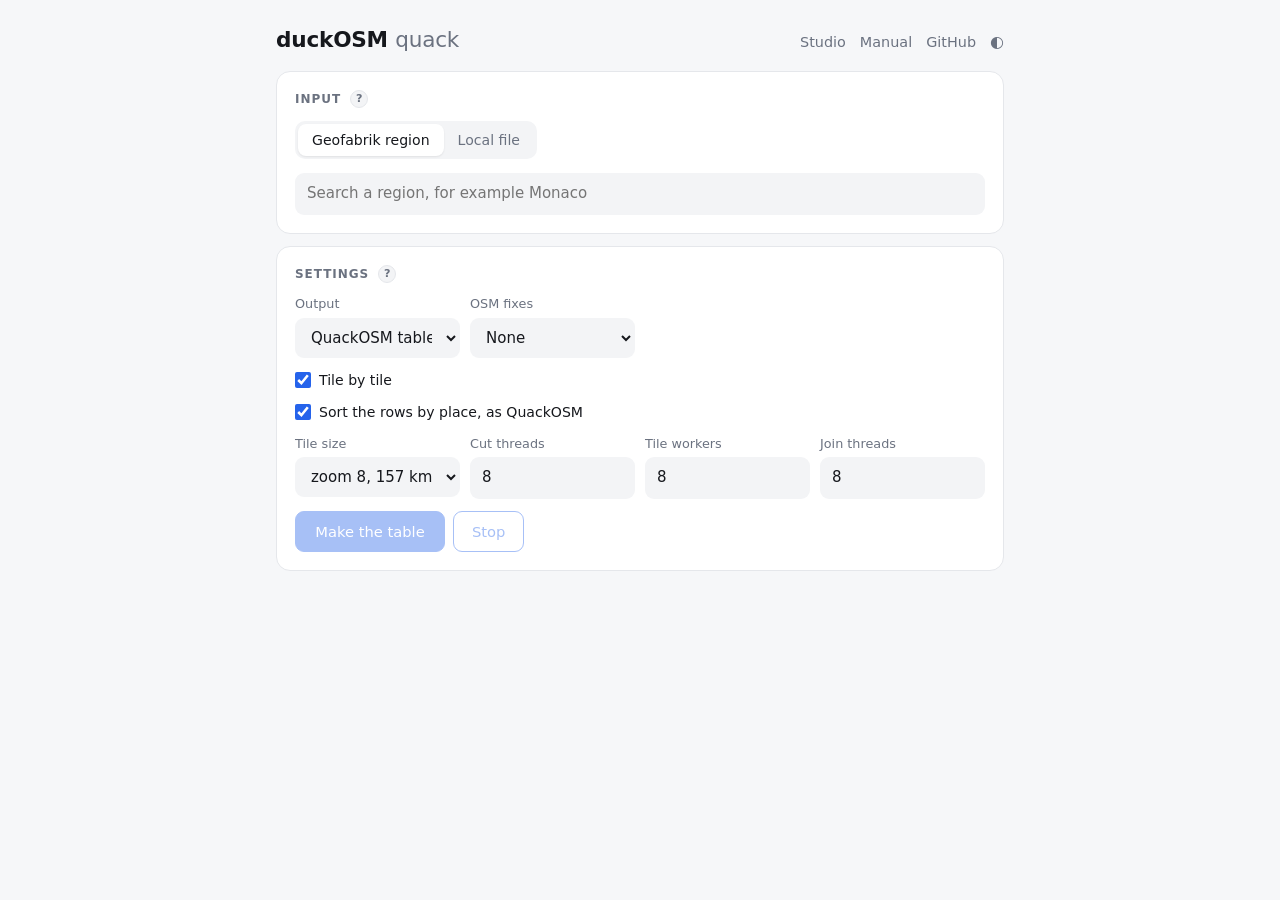
==== commit 5fff9783: "Merge origin/main into kaveh/quack-pmtiles; duckOSM pin 1f6d96a (quack --pmtiles, PRs 290, 353, 356)" ====
--- a/crates/duckosm-wasm/www/quack.html
+++ b/crates/duckosm-wasm/www/quack.html
@@ -168,6 +168,7 @@
     <div><label for="output">Output</label><select id="output">
       <option value="quack">QuackOSM table</option>
       <option value="gdal">GDAL layers</option>
+      <option value="geofabrik">Geofabrik layers</option>
       <option value="pmtiles">Vector tiles (PMTiles, Shortbread)</option>
     </select></div>
     <div data-gdal hidden><label for="format">Format</label><select id="format">
@@ -180,7 +181,7 @@
       <option value="file">A fixes file (.yaml)</option>
     </select><input id="fixes-file" type="file" accept=".yaml,.yml" hidden aria-label="Fixes file"></div>
   </div>
-  <label class="check"><input id="tiles" type="checkbox"> Tile by tile</label>
+  <label class="check"><input id="tiles" type="checkbox" checked> Tile by tile</label>
   <label class="check"><input id="sort" type="checkbox" checked> Sort the rows by place, as QuackOSM</label>
   <div class="grid">
     <div data-tiles><label for="zoom">Tile size</label><select id="zoom"></select></div>
@@ -252,7 +253,7 @@
   const fmt = (n) => n.toLocaleString("en-US");
   const mb = (b) => `${(b / 2 ** 20).toFixed(1)} MB`;
   const LIMIT = 4096;   // MiB: the most memory of WebAssembly (32 bit)
-  const LARGE = 150 * 2 ** 20;   // a file larger than this is made tile by tile
+  const LARGE = 150 * 2 ** 20;   // a file larger than this gets no sort
 
   // ---- light or dark: the choice of the person (the same key as Studio), else the setting of the system
   $("theme").onclick = () => {
@@ -271,10 +272,10 @@
       ["Local file", "A .osm.pbf file on this computer. You can also drop it on this card. The page does not upload it."],
     ]],
     settings: ["Settings", [
-      ["Output", "QuackOSM table: one table of the OSM features (feature_id, tags, geometry), as QuackOSM gives it. GDAL layers: the five layers of GDAL's OSM driver (points, lines, multilinestrings, multipolygons, other_relations), as ogr2ogr and QGIS give them with GDAL's default osmconf.ini: The GDAL layers are always made tile by tile, in the order of the file (no sort). Vector tiles: a base map of the Shortbread schema (shortbread-tiles.org), zoom 0 to 14, in one PMTiles file, as duckosm quack --pmtiles gives it. MapLibre, OpenLayers and QGIS show it with no tile server, with a Shortbread style (for example VersaTiles)."],
+      ["Output", "QuackOSM table: one table of the OSM features (feature_id, tags, geometry), as QuackOSM gives it. GDAL layers: the five layers of GDAL's OSM driver (points, lines, multilinestrings, multipolygons, other_relations), as ogr2ogr and QGIS give them with GDAL's default osmconf.ini. Geofabrik layers: the 20 layers of Geofabrik's free shapefiles and GeoPackages (gis_osm_roads_free, gis_osm_pois_free, gis_osm_buildings_a_free, ...), with Geofabrik's feature classes, for any area. The layers are always made tile by tile, in the order of the file (no sort). Vector tiles: a base map of the Shortbread schema (shortbread-tiles.org), zoom 0 to 14, in one PMTiles file, as duckosm quack --pmtiles gives it. MapLibre, OpenLayers and QGIS show it with no tile server, with a Shortbread style (for example VersaTiles)."],
       ["OSM fixes", "The rules of Edit OSM data in Studio (a duckOSM fixes file, as duckosm quack --fixes). The rows get the same edits as the network: the removed ways, the changed tags, the new ways, and the rules oneway, lanes and layer as OSM tags. A rule with no OSM tag (closed to a mode, a turn) is not used. The page selects the fixes of your newest saved area that has fixes. A fixes file: select it on this computer."],
-      ["Format", "GDAL layers only. GeoParquet: one file for each layer. GeoPackage: one .gpkg file with the five layers and their spatial indexes (R-trees). Both: the GeoParquet files and the GeoPackage, from one run. The page writes the GeoPackage directly into the browser storage, not into the memory."],
-      ["Tile by tile", "The file is cut into tiles, and each tile gives its rows. The memory then follows the size of a tile, not of the file. Use it for a file larger than about 150 MB: the browser has at most 4 GiB of memory. The rows are the same."],
+      ["Format", "GDAL and Geofabrik layers only. GeoParquet: one file for each layer. GeoPackage: one .gpkg file with the layers and their spatial indexes (R-trees). Both (GDAL): the GeoParquet files and the GeoPackage, from one run. Shapefiles (Geofabrik): one .zip file with a shapefile for each layer, as Geofabrik's .shp.zip. The page writes the files directly into the browser storage, not into the memory."],
+      ["Tile by tile", "The file is cut into tiles, and each tile gives its rows. The memory then follows the size of a tile, not of the file. On by default, for every file. It is necessary for a file larger than about 150 MB: the browser has at most 4 GiB of memory. The rows are the same."],
       ["Tile size", "Map tiles of one zoom (zoom 8 is the default, the tile zoom of all parts of duckOSM), or tiles of at most 4 million nodes. With a zoom, a dense city gives a large tile."],
       ["Sort the rows by place, as QuackOSM", "The same rows, in the order of QuackOSM: rows that are near on the map are near in the file, so a query of one area reads less of the file. Without the sort, the file is the same table in another order. Tile by tile, each tile worker sorts its own rows, and the last step merges the sorted parts and shows its progress. In one piece, the sort is the last step and shows no progress. Off by default for a large file."],
       ["Threads", "In one run: the threads of the run. Tile by tile: the threads of the cut."],
@@ -290,6 +291,7 @@
     ]],
     result: ["Result", [
       ["GDAL layers", "One GeoParquet file for each of GDAL's five layers, with its rows and its size, and/or one GeoPackage file with the five layers. QGIS and GDAL open them."],
+      ["Geofabrik layers", "The 20 layers of Geofabrik's free files: one GeoPackage, one zip file of shapefiles, or one GeoParquet file for each layer. QGIS and GDAL open them."],
       ["Vector tiles", "The PMTiles file, and a map of it with the VersaTiles style \"colorful\" (the style and the fonts come from tiles.versatiles.org). The sea has the color of the land: the ocean layer of Shortbread is not in the OSM file."],
       ["Download GeoParquet", "The features table of QuackOSM (feature_id, tags, geometry) as a GeoParquet file."],
       ["Make the .duckdb file", "DuckDB in the browser loads the GeoParquet file into the table main.quackosm of a .duckdb file, in the browser storage. Then download it."],
@@ -311,15 +313,18 @@
   // ---- the input: a Geofabrik region (its file kept in the storage of the site, app/regions.js) or a local file
   let file = null, region = null, regionFile = null;
   const source = () => document.querySelector("input[name=src]:checked").value;
-  // the input of the run; a large file is made tile by tile
+  // the input of the run: always tile by tile at first; a large file gets no sort
   function setInput() {
     const f = source() === "file" ? $("file").files[0] ?? null : regionFile;
-    // a large file: tile by tile, and no sort (the sort of a country takes minutes)
-    if (f && f !== file) $("tiles").checked = !($("sort").checked = f.size <= LARGE);
+    // tile by tile for every file (Kaveh, 2026-11-18); no sort for a large file (the sort of a country takes minutes)
+    if (f && f !== file) {
+      $("tiles").checked = true;
+      $("sort").checked = f.size <= LARGE;
+    }
     if (f && (gdalOut() || pmOut())) showOutput();
     file = f;
     $("input-text").textContent = !file ? "" : `Input: ${file.name}, ${mb(file.size)}` +
-      (source() === "region" ? " (in the storage of this site)" : "") + (file.size > LARGE ? ". A large file: tile by tile, no sort." : "");
+      (source() === "region" ? " (in the storage of this site)" : "") + (file.size > LARGE ? ". A large file: no sort." : "");
     showTiles();
     $("run").disabled = !file || !!worker;
   }
@@ -481,12 +486,21 @@
     $("cut-label").textContent = $("tiles").checked && !pm ? "Cut threads" : "Threads";
   };
   $("tiles").onchange = showTiles;
-  // GDAL's layers: always tile by tile, in the order of the file (no sort)
-  function gdalOut() { return $("output").value === "gdal"; }
+  // GDAL's and Geofabrik's layers: always tile by tile, in the order of the file (no sort)
+  function gdalOut() { return ["gdal", "geofabrik"].includes($("output").value); }
   // the vector tiles: one run (the engine reads the file tile by tile, on by default), no sort
   function pmOut() { return $("output").value === "pmtiles"; }
+  const FORMATS = {
+    gdal: [["geoparquet", "GeoParquet"], ["gpkg", "GeoPackage"], ["both", "Both"]],
+    geofabrik: [["gpkg", "GeoPackage"], ["shp", "Shapefiles (.zip)"], ["geoparquet", "GeoParquet"]],
+  };
   function showOutput() {
     const gdal = gdalOut(), pm = pmOut();
+    const formats = FORMATS[$("output").value];
+    if (formats && $("format").dataset.output !== $("output").value) {
+      $("format").replaceChildren(...formats.map(([value, text]) => Object.assign(document.createElement("option"), { value, textContent: text })));
+      $("format").dataset.output = $("output").value;
+    }
     if (gdal || pm) {
       $("tiles").checked = true;
       $("sort").checked = false;
@@ -890,22 +904,29 @@
       memory(data.mib, data.workersMib, data.workerMibs);
       if (data.pmtiles) return showTiles_(data, pmTiles, fixes);
       const L = data.layers;
-      // GDAL's layers: points, lines and multipolygons in place of nodes, ways and relations
+      // the layers: points, lines and polygons (GDAL: multipolygons; Geofabrik: the _a layers) in place of nodes, ways and
+      // relations
+      const geofabrik = !!L && !("points" in L);
+      const sum = (f) => Object.entries(L).filter(([k]) => f(k)).reduce((a, [, v]) => a + v, 0);
+      const lineLayer = (k) => /_(roads|railways|waterways)_free$/.test(k);
+      const counts = !L ? [data.nodes, data.ways, data.relations] : !geofabrik ? [L.points, L.lines, L.multipolygons]
+        : [sum((k) => !lineLayer(k) && !k.endsWith("_a_free")), sum(lineLayer), sum((k) => k.endsWith("_a_free"))];
       $("nodes").previousElementSibling.textContent = L ? "Points" : "Nodes";
       $("ways").previousElementSibling.textContent = L ? "Lines" : "Ways";
-      $("relations").previousElementSibling.textContent = L ? "Multipolygons" : "Relations";
-      const outFiles = L ? [...data.files, ...(data.gpkg ? [data.gpkg] : [])] : [];
-      $("size").previousElementSibling.textContent = !L ? "GeoParquet file" : !data.files.length ? "GeoPackage file" : data.gpkg ? "Output files" : "GeoParquet files";
-      $("nodes").textContent = fmt(L ? L.points : data.nodes);
-      $("ways").textContent = fmt(L ? L.lines : data.ways);
-      $("relations").textContent = fmt(L ? L.multipolygons : data.relations);
+      $("relations").previousElementSibling.textContent = !L ? "Relations" : geofabrik ? "Areas" : "Multipolygons";
+      const outFiles = L ? [...data.files, ...(data.gpkg ? [data.gpkg] : []), ...(data.shp ? [data.shp] : [])] : [];
+      $("size").previousElementSibling.textContent = !L ? "GeoParquet file" : data.shp ? "Shapefiles (.zip)"
+        : !data.files.length ? "GeoPackage file" : data.gpkg ? "Output files" : "GeoParquet files";
+      $("nodes").textContent = fmt(counts[0]);
+      $("ways").textContent = fmt(counts[1]);
+      $("relations").textContent = fmt(counts[2]);
       $("seconds").textContent = `${data.seconds.toFixed(2)} s`;
       $("threads").textContent = `Threads: ${data.threads}`;
       $("mib").textContent = `${fmt(data.mib)} MiB` + (data.workersMib ? ` + ${fmt(data.workersMib)}` : "");
       $("mib").title = data.workersMib ? `${fmt(data.mib)} MiB in the main module, ${fmt(data.workersMib)} MiB in the tile workers` : "";
       $("size").textContent = mb(L ? outFiles.reduce((a, f) => a + f.size, 0) : data.file.size);
       $("size").title = data.storageMib ? `The run used at most ${fmt(data.storageMib)} MB of browser storage` : "";
-      $("command").textContent = `duckosm-rust quack ${file.name}${L ? " --gdal" : ""} -o out -f ${!L ? "geoparquet" : { geoparquet: "geoparquet", gpkg: "gpkg", both: "gpkg,geoparquet" }[$("format").value]}` + (tiles && $("zoom").value ? ` --tile-zoom ${$("zoom").value}` : "") + (fixes ? " --fixes osm_fixes.yaml" : "");
+      $("command").textContent = `duckosm quack ${file.name}${L ? (geofabrik ? " --geofabrik" : " --gdal") : ""} -o out -f ${!L ? "geoparquet" : { geoparquet: "geoparquet", gpkg: "gpkg", both: "gpkg,geoparquet", shp: "shp" }[$("format").value]}` + (tiles && $("zoom").value ? ` --tile-zoom ${$("zoom").value}` : "") + (fixes ? " --fixes osm_fixes.yaml" : "");
       let at = 0;
       // tile by tile: the steps of the page, and the parts of the cut (the last tile ends step 3)
       const steps = !tiles ? data.steps : data.steps.filter((s) => {
@@ -952,16 +973,22 @@
       const base = file.name.replace(/\.osm\.pbf$|\.pbf$/, "");
       if (L) {
         // one download for each layer (the files are in OPFS until the next run)
+        const kind = geofabrik ? "geofabrik" : "gdal";
+        const total = fmt(Object.values(L).reduce((a, n) => a + n, 0));
         $("layers").replaceChildren(...data.files.map((f, i) => {
-          const layer = ["points", "lines", "multilinestrings", "multipolygons", "other_relations"][i];
+          const layer = Object.keys(L)[i];
           return Object.assign(document.createElement("a"), {
-            className: "button secondary", href: URL.createObjectURL(f), download: `${base}_gdal_${layer}.parquet`,
+            className: "button secondary", href: URL.createObjectURL(f), download: `${base}_${kind}_${layer}.parquet`,
             textContent: `${layer} (${fmt(L[layer])} rows, ${mb(f.size)})`,
           });
         }));
         if (data.gpkg) $("layers").append(Object.assign(document.createElement("a"), {
-          className: "button secondary", href: URL.createObjectURL(data.gpkg), download: `${base}_gdal.gpkg`,
-          textContent: `GeoPackage (${fmt(Object.values(L).reduce((a, n) => a + n, 0))} rows, ${mb(data.gpkg.size)})`,
+          className: "button secondary", href: URL.createObjectURL(data.gpkg), download: `${base}_${kind}.gpkg`,
+          textContent: `GeoPackage (${total} rows, ${mb(data.gpkg.size)})`,
+        }));
+        if (data.shp) $("layers").append(Object.assign(document.createElement("a"), {
+          className: "button secondary", href: URL.createObjectURL(data.shp), download: `${base}_${kind}.shp.zip`,
+          textContent: `Shapefiles (${total} rows, ${mb(data.shp.size)})`,
         }));
         $("duckdb").hidden = true;
         $("result").hidden = $("layers").hidden = false;
@@ -991,7 +1018,7 @@
     // a test of the cut: quack.html?memory=1 keeps the parts of the cut in memory (else in OPFS)
     const memoryOpt = new URLSearchParams(location.search).get("memory");
     const inMemory = memoryOpt === null ? undefined : memoryOpt !== "0";
-    worker.postMessage({ pbf: file, sort, tiles: tiles || (pmTiles && zoom === null) ? tileNodes : null, zoom, workers, cutThreads, joinThreads, memory: inMemory, gdal, pmtiles: pm, format: $("format").value, fixes });
+    worker.postMessage({ pbf: file, sort, tiles: tiles || (pmTiles && zoom === null) ? tileNodes : null, zoom, workers, cutThreads, joinThreads, memory: inMemory, gdal, geofabrik: $("output").value === "geofabrik", pmtiles: pm, format: $("format").value, fixes });
   };
 
   // ---- the result of the vector tiles: the numbers, the download and a map of the file
